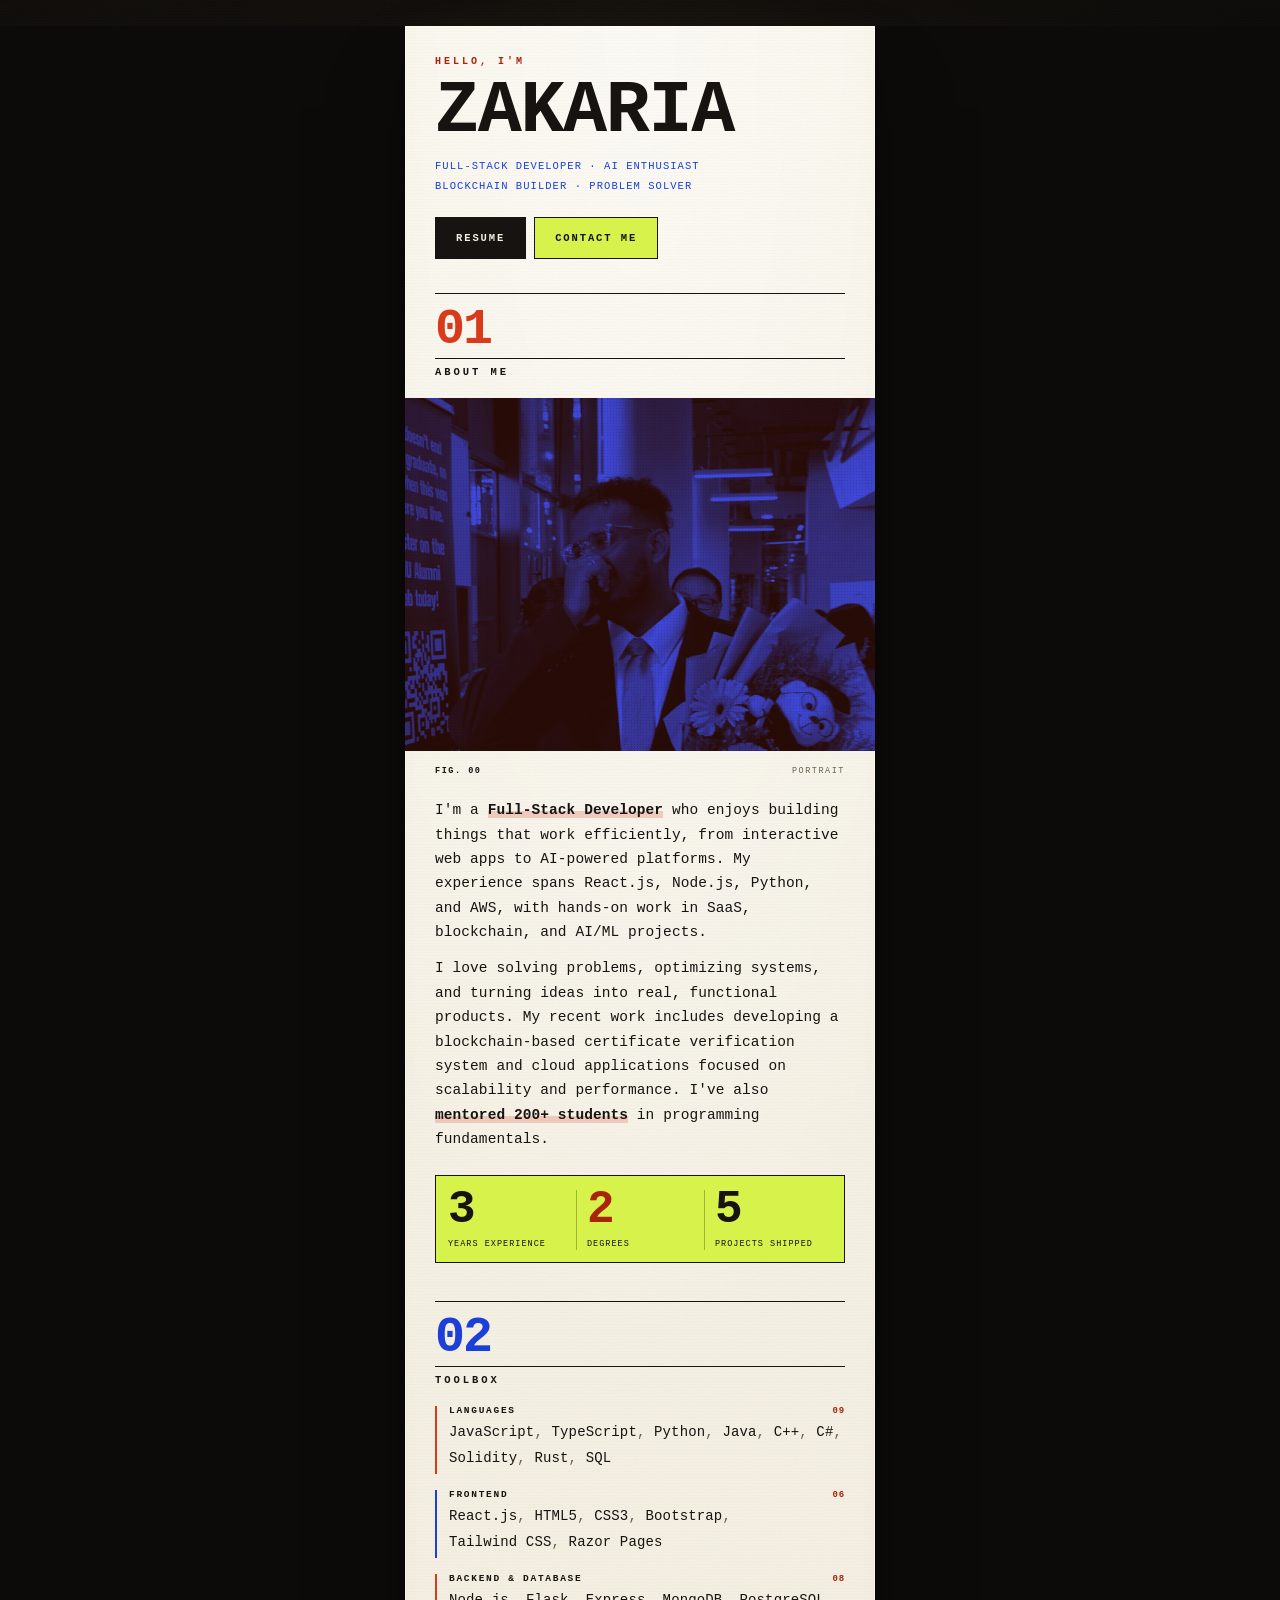
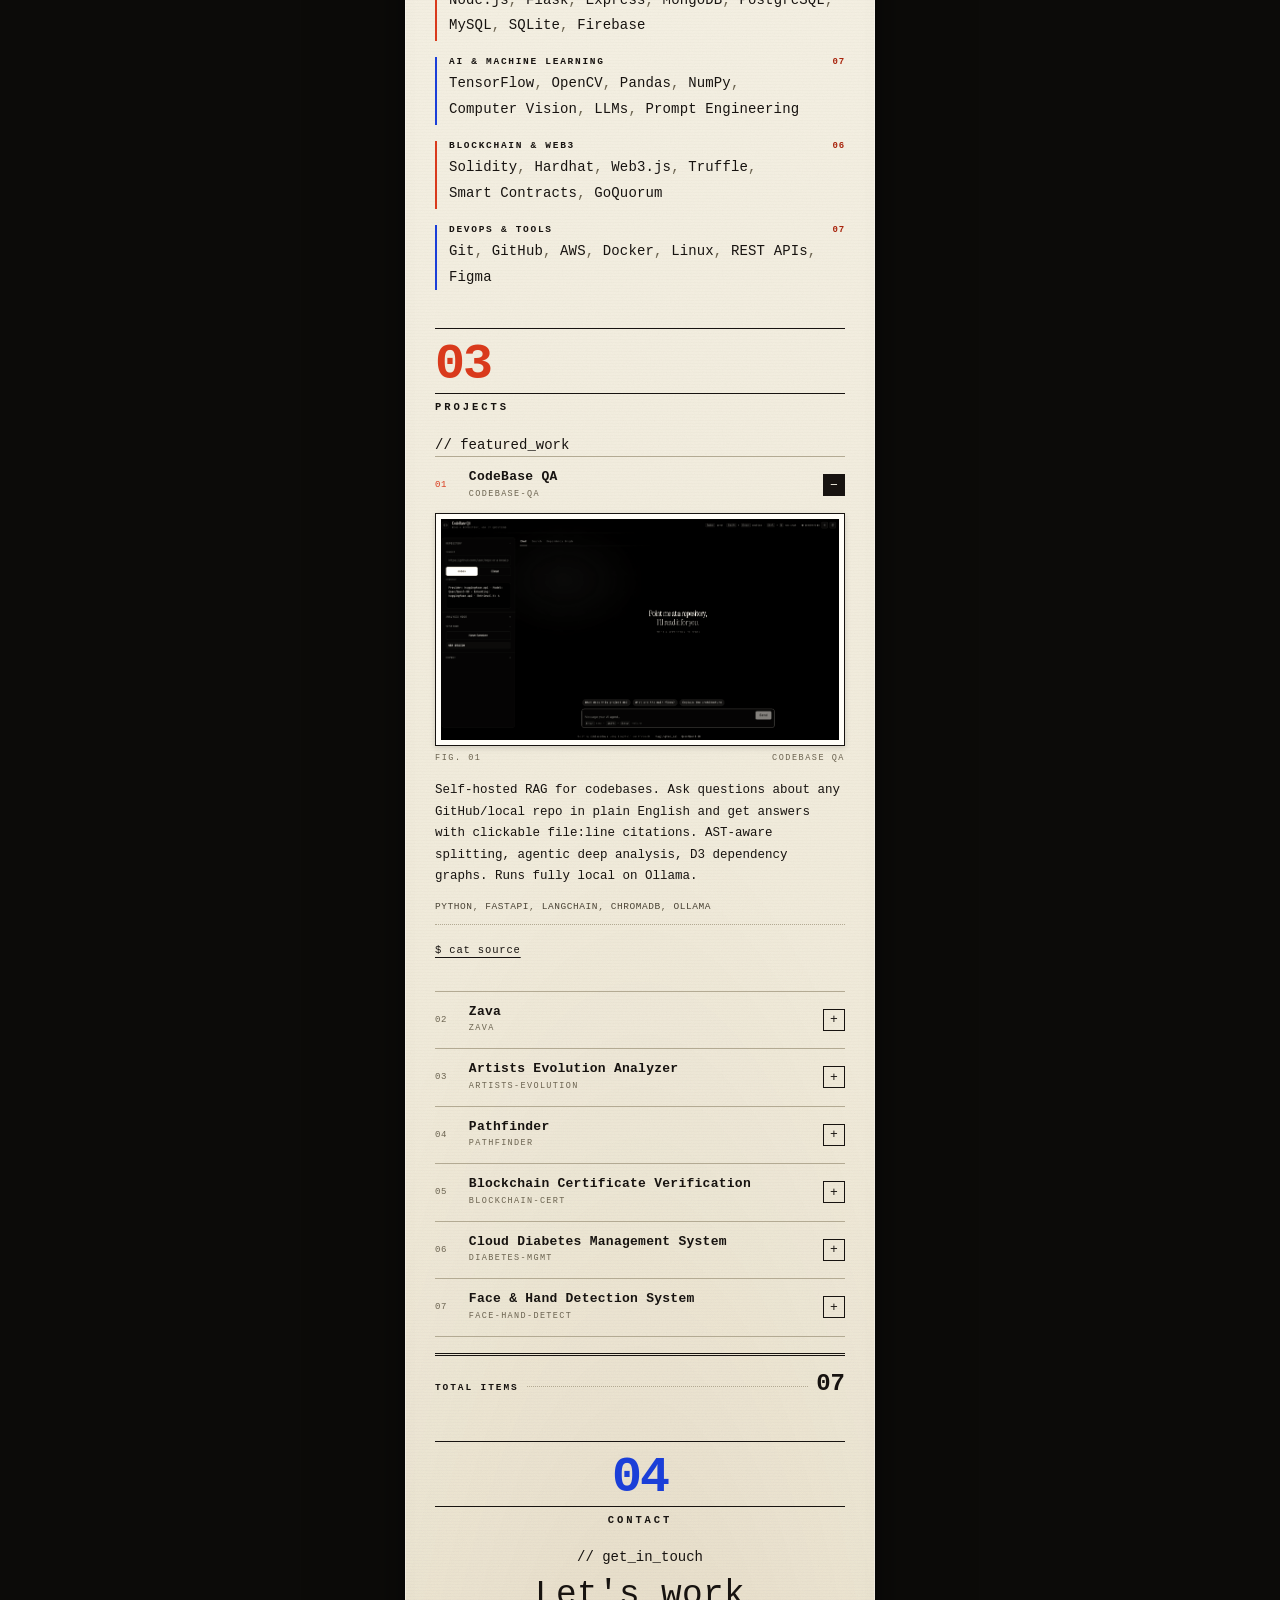
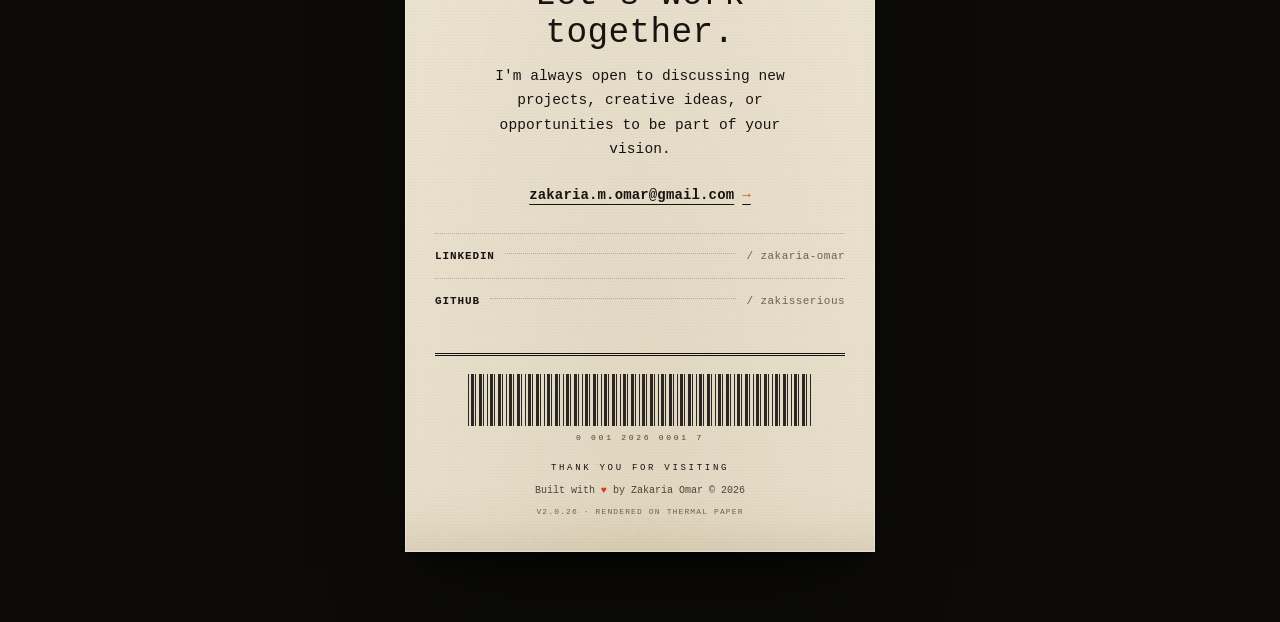
==== index.html @ 05e9681e "redesign(shell): editorial masthead, numbered sections and a pop stats band" ====
<!DOCTYPE html>
<html lang="en">

<head>
  <meta charset="UTF-8" />
  <meta name="viewport" content="width=device-width, initial-scale=1.0, viewport-fit=cover" />
  <meta name="theme-color" content="#f4efe1" />
  <title>Zakaria Omar - Full-Stack Developer</title>
  <meta name="description"
    content="Portfolio of Zakaria Omar - Full-Stack Developer, AI Enthusiast, and Blockchain Builder." />
  <link rel="icon"
    href="data:image/svg+xml,%3Csvg xmlns='http://www.w3.org/2000/svg' viewBox='0 0 32 32'%3E%3Crect width='32' height='32' fill='%23f7f3e7'/%3E%3Cpath d='M9 4h14v24l-3.5-2.5L16 28l-3.5-2.5L9 28z' fill='%23191510'/%3E%3C/svg%3E" />
  <link rel="stylesheet" href="style.css?v=9" />
</head>

<body>
  <div class="desk" aria-hidden="true">
    <div class="desk-scan" aria-hidden="true"></div>
  </div>

  <a class="skip" href="#main">Skip to content</a>

  <main class="receipt" id="main" tabindex="-1">
    <!-- ======================== HEAD ======================== -->
    <header class="head" id="hero">
      <p class="kicker">Hello, I'm</p>
      <h1 class="head-name">zakaria</h1>

      <p class="head-role"><span>Full-Stack Developer &middot; AI Enthusiast</span>
          <span>Blockchain Builder &middot; Problem Solver</span></p>

      <div class="head-actions">
        <a class="btn btn--solid" href="resume.html">Resume</a>
        <a class="btn btn--pop" href="#contact">Contact Me</a>
      </div>
    </header>

    <!-- ======================== ABOUT ======================== -->
    <section class="block" id="about" aria-labelledby="about-title">
      <h2 class="sec" id="about-title"><span class="sec-num">01</span><span class="sec-label">About Me</span></h2>

      <figure class="portrait">
        <div class="portrait-frame duo">
          <img src="./assets/about-pic.jpg" alt="Zakaria Omar" width="595" height="751" decoding="async" />
        </div>
        <figcaption class="shot-cap"><span>Fig. 00</span>
          <span>Portrait</span></figcaption>
      </figure>

      <p class="block-text">
        I'm a <strong>Full-Stack Developer</strong> who enjoys building things that work efficiently, from
        interactive web apps to AI-powered platforms. My experience spans React.js, Node.js, Python, and AWS, with
        hands-on work in SaaS, blockchain, and AI/ML projects.
      </p>
      <p class="block-text">
        I love solving problems, optimizing systems, and turning ideas into real, functional products. My recent work
        includes developing a blockchain-based certificate verification system and cloud applications focused on
        scalability and performance. I've also <strong>mentored 200+ students</strong> in programming fundamentals.
      </p>

      <ul class="stats">
        <li>
          <span class="stat-num">3</span>
          <span class="stat-label">Years Experience</span>
        </li>
        <li>
          <span class="stat-num">2</span>
          <span class="stat-label">Degrees</span>
        </li>
        <li>
          <span class="stat-num">5</span>
          <span class="stat-label">Projects Shipped</span>
        </li>
      </ul>
    </section>

    <!-- ======================== TOOLBOX ======================== -->
    <section class="block" id="toolbox" aria-labelledby="toolbox-title">
      <h2 class="sec" id="toolbox-title"><span class="sec-num">02</span><span class="sec-label">Toolbox</span></h2>

      <div class="group">
        <h3 class="group-title"><span>Languages</span><span class="leader" aria-hidden="true"></span><span class="group-count">09</span></h3>
        <p class="tags">
          <span>JavaScript</span>
          <span>TypeScript</span>
          <span>Python</span>
          <span>Java</span>
          <span>C++</span>
          <span>C#</span>
          <span>Solidity</span>
          <span>Rust</span>
          <span>SQL</span>
        </p>
      </div>

      <div class="group">
        <h3 class="group-title"><span>Frontend</span><span class="leader" aria-hidden="true"></span><span class="group-count">06</span></h3>
        <p class="tags">
          <span>React.js</span>
          <span>HTML5</span>
          <span>CSS3</span>
          <span>Bootstrap</span>
          <span>Tailwind CSS</span>
          <span>Razor Pages</span>
        </p>
      </div>

      <div class="group">
        <h3 class="group-title"><span>Backend &amp; Database</span><span class="leader" aria-hidden="true"></span><span class="group-count">08</span></h3>
        <p class="tags">
          <span>Node.js</span>
          <span>Flask</span>
          <span>Express</span>
          <span>MongoDB</span>
          <span>PostgreSQL</span>
          <span>MySQL</span>
          <span>SQLite</span>
          <span>Firebase</span>
        </p>
      </div>

      <div class="group">
        <h3 class="group-title"><span>AI &amp; Machine Learning</span><span class="leader" aria-hidden="true"></span><span class="group-count">07</span></h3>
        <p class="tags">
          <span>TensorFlow</span>
          <span>OpenCV</span>
          <span>Pandas</span>
          <span>NumPy</span>
          <span>Computer Vision</span>
          <span>LLMs</span>
          <span>Prompt Engineering</span>
        </p>
      </div>

      <div class="group">
        <h3 class="group-title"><span>Blockchain &amp; Web3</span><span class="leader" aria-hidden="true"></span><span class="group-count">06</span></h3>
        <p class="tags">
          <span>Solidity</span>
          <span>Hardhat</span>
          <span>Web3.js</span>
          <span>Truffle</span>
          <span>Smart Contracts</span>
          <span>GoQuorum</span>
        </p>
      </div>

      <div class="group">
        <h3 class="group-title"><span>DevOps &amp; Tools</span><span class="leader" aria-hidden="true"></span><span class="group-count">07</span></h3>
        <p class="tags">
          <span>Git</span>
          <span>GitHub</span>
          <span>AWS</span>
          <span>Docker</span>
          <span>Linux</span>
          <span>REST APIs</span>
          <span>Figma</span>
        </p>
      </div>
    </section>

    <!-- ======================== PROJECTS ======================== -->
    <section class="block" id="projects" aria-labelledby="projects-title">
      <h2 class="sec" id="projects-title"><span class="sec-num">03</span><span class="sec-label">Projects</span></h2>
      <p class="block-note">// featured_work</p>

      <details class="proj" open>
        <summary class="proj-sum">
          <span class="proj-num">01</span>
          <h3 class="proj-name">CodeBase QA</h3>
          <span class="proj-slug">codebase-qa</span>
          <span class="proj-mark" aria-hidden="true"></span>
        </summary>
        <div class="proj-body">
          <figure class="shot">
            <div class="shot-frame">
              <img src="./assets/project4.png" alt="CodeBase QA" width="1734" height="963" loading="lazy"
                decoding="async" />
            </div>
            <figcaption class="shot-cap"><span>Fig. 01</span>
          <span>CodeBase QA</span></figcaption>
          </figure>
          <p class="proj-desc">Self-hosted RAG for codebases. Ask questions about any GitHub/local repo in plain
            English and get answers with clickable file:line citations. AST-aware splitting, agentic deep analysis, D3
            dependency graphs. Runs fully local on Ollama.</p>
          <p class="proj-tech"><span>Python</span>
          <span>FastAPI</span>
          <span>LangChain</span>
          <span>ChromaDB</span>
          <span>Ollama</span></p>
          <p class="proj-links">
            <a href="https://github.com/zakisserious/codebase-qa" target="_blank" rel="noopener">$ cat source<span class="sr-only"> — CodeBase QA source on GitHub</span></a>
          </p>
        </div>
      </details>

      <details class="proj">
        <summary class="proj-sum">
          <span class="proj-num">02</span>
          <h3 class="proj-name">Zava</h3>
          <span class="proj-slug">zava</span>
          <span class="proj-mark" aria-hidden="true"></span>
        </summary>
        <div class="proj-body">
          <figure class="shot">
            <div class="shot-frame">
              <img src="./assets/project5.png" alt="Zava Audio Visualizer" width="1280" height="720" loading="lazy"
                decoding="async" />
            </div>
            <figcaption class="shot-cap"><span>Fig. 02</span>
          <span>Zava</span></figcaption>
          </figure>
          <p class="proj-desc">Console-based audio visualizer written in pure Rust. A CAVA remake with SIMD FFT DSP,
            waveform &amp; spectrum modes, and 16 live-toggle visual upgrades. Zero-config, PipeWire/PulseAudio capture.
          </p>
          <p class="proj-tech"><span>Rust</span>
          <span>SIMD FFT</span>
          <span>PipeWire</span></p>
          <p class="proj-links">
            <a href="https://github.com/zakisserious/zava" target="_blank" rel="noopener">$ cat source<span class="sr-only"> — Zava source on GitHub</span></a>
          </p>
        </div>
      </details>

      <details class="proj">
        <summary class="proj-sum">
          <span class="proj-num">03</span>
          <h3 class="proj-name">Artists Evolution Analyzer</h3>
          <span class="proj-slug">artists-evolution</span>
          <span class="proj-mark" aria-hidden="true"></span>
        </summary>
        <div class="proj-body">
          <figure class="shot">
            <div class="shot-frame">
              <img src="./assets/project2.png" alt="Artists Evolution Analyzer" width="836" height="449"
                loading="lazy" decoding="async" />
            </div>
            <figcaption class="shot-cap"><span>Fig. 03</span>
          <span>Artists Evolution</span></figcaption>
          </figure>
          <p class="proj-desc">Discover an artist's breakout era, trace their popularity over time, and explore their
            discography timeline through interactive data visualization.</p>
          <p class="proj-tech"><span>React</span></p>
          <p class="proj-links">
            <a href="https://artists-evolution-data.vercel.app/" target="_blank" rel="noopener">$ open live_demo<span class="sr-only"> — Artists Evolution Analyzer live demo</span></a>
            <a href="https://github.com/zakisserious/Artists-Evolution-Data" target="_blank" rel="noopener">$ cat source<span class="sr-only"> — Artists Evolution Analyzer source on GitHub</span></a>
          </p>
        </div>
      </details>

      <details class="proj">
        <summary class="proj-sum">
          <span class="proj-num">04</span>
          <h3 class="proj-name">Pathfinder</h3>
          <span class="proj-slug">pathfinder</span>
          <span class="proj-mark" aria-hidden="true"></span>
        </summary>
        <div class="proj-body">
          <figure class="shot">
            <div class="shot-frame">
              <img src="./assets/project1.png" alt="Pathfinder Algorithm Visualizer" width="1362" height="870"
                loading="lazy" decoding="async" />
            </div>
            <figcaption class="shot-cap"><span>Fig. 04</span>
          <span>Pathfinder</span></figcaption>
          </figure>
          <p class="proj-desc">Interactive pathfinding algorithm visualizer with 9 algorithms (A*, Dijkstra, BFS, DFS),
            compare mode, cost visualization, and maze generation.</p>
          <p class="proj-tech"><span>React</span>
          <span>Vite</span>
          <span>Tailwind CSS</span></p>
          <p class="proj-links">
            <a href="https://pathfinding-ecru.vercel.app/" target="_blank" rel="noopener">$ open live_demo<span class="sr-only"> — Pathfinder live demo</span></a>
            <a href="https://github.com/zakisserious/pathfinder" target="_blank" rel="noopener">$ cat source<span class="sr-only"> — Pathfinder source on GitHub</span></a>
          </p>
        </div>
      </details>

      <details class="proj">
        <summary class="proj-sum">
          <span class="proj-num">05</span>
          <h3 class="proj-name">Blockchain Certificate Verification</h3>
          <span class="proj-slug">blockchain-cert</span>
          <span class="proj-mark" aria-hidden="true"></span>
        </summary>
        <div class="proj-body">
          <figure class="shot">
            <div class="shot-frame">
              <img src="./assets/project3.png" alt="Blockchain Certificate Verification" width="1146" height="706"
                loading="lazy" decoding="async" />
            </div>
            <figcaption class="shot-cap"><span>Fig. 05</span>
          <span>Blockchain Cert</span></figcaption>
          </figure>
          <p class="proj-desc">Academic certificate verification system using GoQuorum blockchain with Solidity smart
            contracts, AI/ML document classification, and anomaly detection.</p>
          <p class="proj-tech">
            <span>React</span>
          <span>Node.js</span>
          <span>Python</span>
          <span>Solidity</span>
          <span>Hardhat</span>
          <span>MongoDB</span>
          </p>
          <p class="proj-links">
            <a href="https://github.com/zakisserious/fyp" target="_blank" rel="noopener">$ cat source<span class="sr-only"> — Blockchain Certificate Verification source on GitHub</span></a>
          </p>
        </div>
      </details>

      <details class="proj">
        <summary class="proj-sum">
          <span class="proj-num">06</span>
          <h3 class="proj-name">Cloud Diabetes Management System</h3>
          <span class="proj-slug">diabetes-mgmt</span>
          <span class="proj-mark" aria-hidden="true"></span>
        </summary>
        <div class="proj-body">
          <p class="proj-desc">Cloud-based application for tracking and managing diabetes data with serverless
            architecture, secure data handling, and efficient backend logic for patient record management.</p>
          <p class="proj-tech"><span>C#</span>
          <span>Razor Pages</span>
          <span>AWS Elastic Beanstalk</span>
          <span>AWS Lambda</span></p>
        </div>
      </details>

      <details class="proj">
        <summary class="proj-sum">
          <span class="proj-num">07</span>
          <h3 class="proj-name">Face &amp; Hand Detection System</h3>
          <span class="proj-slug">face-hand-detect</span>
          <span class="proj-mark" aria-hidden="true"></span>
        </summary>
        <div class="proj-body">
          <p class="proj-desc">Real-time ML-based face and hand detection system for authentication, gesture control,
            and human-computer interaction using deep learning.</p>
          <p class="proj-tech"><span>Python</span>
          <span>TensorFlow</span>
          <span>OpenCV</span></p>
        </div>
      </details>

      <p class="total"><span>Total items</span><span class="leader" aria-hidden="true"></span><span class="total-num">07</span></p>
    </section>

    <!-- ======================== CONTACT ======================== -->
    <section class="block contact" id="contact" aria-labelledby="contact-title">
      <h2 class="sec" id="contact-title"><span class="sec-num">04</span><span class="sec-label">Contact</span></h2>
      <p class="block-note">// get_in_touch</p>
      <p class="contact-title">Let's work<br />together.</p>
      <p class="block-text">
        I'm always open to discussing new projects, creative ideas, or opportunities to be part of your vision.
      </p>

      <a class="mail" href="mailto:zakaria.m.omar@gmail.com">zakaria.m.omar@gmail.com</a>

      <ul class="social">
        <li>
          <a href="https://www.linkedin.com/in/zakaria-omar-21b0b729b/" target="_blank" rel="noopener">
            <span class="social-key">linkedin</span>
            <span class="leader" aria-hidden="true"></span>
            <span class="social-val">/ zakaria-omar</span>
          </a>
        </li>
        <li>
          <a href="https://github.com/zakisserious" target="_blank" rel="noopener">
            <span class="social-key">github</span>
            <span class="leader" aria-hidden="true"></span>
            <span class="social-val">/ zakisserious</span>
          </a>
        </li>
      </ul>
    </section>

    <!-- ======================== FOOT ======================== -->
    <footer class="foot">
      <div class="barcode" aria-hidden="true"></div>
      <p class="barcode-num" aria-hidden="true">0 001 2026 0001 7</p>
      <p class="foot-note">Thank you for visiting</p>
      <p class="foot-line">Built with <span class="heart">&#9829;</span> by Zakaria Omar &copy; 2026</p>
      <p class="foot-small">v2.0.26 &middot; rendered on thermal paper</p>
    </footer>
  </main>

  <script src="script.js?v=4" defer></script>
</body>

</html>
---- style.css ----
/* ==========================================================================
   style.css — one long thermal receipt
   System monospace only. No web fonts, no CDN, no frameworks.
   Single column at every width.
   ========================================================================== */

/* ---------------------------------------------------------------- tokens */
:root {
  /* riso inks: three, plus one that is only ever a background */
  --paper: #f4efe1;
  --paper-hi: #faf6ea;
  --paper-lo: #ece4d0;
  --ink: #171310;
  --ink-soft: #4a4335;
  --ink-faint: #6b6350;
  --red: #d93a1c;
  --red-ink: #a8240c; /* small text on paper */
  --blue: #1b3fd8;
  --pop: #d7f24a; /* background only */
  --rule: #b3aa93;

  --desk: #0c0b09;

  --mono: ui-monospace, "SFMono-Regular", "SF Mono", Menlo, Consolas,
    "Liberation Mono", "Courier New", monospace;

  --paper-w: 470px;
  --pad: clamp(20px, 6vw, 30px);
  --tap: 44px;

  /* paper grain */
  --grain: url("data:image/svg+xml,%3Csvg xmlns='http://www.w3.org/2000/svg' width='160' height='160'%3E%3Cfilter id='n'%3E%3CfeTurbulence type='fractalNoise' baseFrequency='.75' numOctaves='3' stitchTiles='stitch'/%3E%3CfeColorMatrix type='saturate' values='0'/%3E%3C/filter%3E%3Crect width='160' height='160' filter='url(%23n)' opacity='.055'/%3E%3C/svg%3E");
}

/* ----------------------------------------------------------------- reset */
*,
*::before,
*::after {
  box-sizing: border-box;
}

html {
  background: var(--desk);
  -webkit-text-size-adjust: 100%;
  text-size-adjust: 100%;
  scroll-behavior: smooth;
}

body,
h1,
h2,
h3,
h4,
p,
ul,
ol,
figure {
  margin: 0;
}

ul,
ol {
  padding: 0;
  list-style: none;
}

img,
svg {
  display: block;
  max-width: 100%;
}

img {
  height: auto;
}

button {
  font: inherit;
  color: inherit;
  background: none;
  border: 0;
}

a {
  color: inherit;
}

::selection {
  background: var(--blue);
  color: var(--paper);
}

/* ------------------------------------------------------------------ page */
body {
  background: var(--desk);
  color: var(--ink);
  font: 400 14px/1.6 var(--mono);
  font-variant-ligatures: none;
  -webkit-font-smoothing: antialiased;
  -moz-osx-font-smoothing: grayscale;
  overflow-x: hidden;
}

/* the desk the receipt lies on — decorative, never interactive */
.desk {
  position: fixed;
  inset: 0;
  z-index: -1;
  pointer-events: none;
  background:
    radial-gradient(ellipse 55% 34% at 50% 22%, rgba(255, 205, 120, 0.14), transparent 70%),
    radial-gradient(ellipse 90% 55% at 50% 72%, rgba(255, 180, 80, 0.05), transparent 75%),
    radial-gradient(ellipse 130% 100% at 50% 45%, transparent 22%, rgba(0, 0, 0, 0.88) 100%),
    linear-gradient(165deg, #17130e 0%, #0e0c09 55%, #080706 100%);
}

.desk::after {
  content: "";
  position: absolute;
  inset: 0;
  background: var(--grain);
  opacity: 0.55;
}

.desk-scan {
  position: absolute;
  inset: 0;
  pointer-events: none;
  opacity: 0.12;
  background: repeating-linear-gradient(
    0deg,
    rgba(0, 0, 0, 0.85) 0 1px,
    transparent 1px 3px
  );
}

/* ------------------------------------------------------------- the paper */
.receipt {
  position: relative;
  width: min(100% - 8px, var(--paper-w));
  margin: 26px auto 70px;
  padding: 28px var(--pad) 34px;
  background-color: var(--paper);
  background-image:
    var(--grain),
    repeating-linear-gradient(0deg, rgba(0, 0, 0, 0.012) 0 1px, transparent 1px 3px),
    radial-gradient(140% 60% at 50% 0%, rgba(255, 255, 255, 0.55), transparent 62%),
    radial-gradient(120% 55% at 50% 100%, rgba(126, 99, 45, 0.1), transparent 66%),
    linear-gradient(180deg, var(--paper-hi), var(--paper) 45%, var(--paper-lo));
  background-size: 160px 160px, auto, auto, auto, auto;
  box-shadow:
    inset 0 0 0 1px rgba(255, 255, 255, 0.35),
    inset 0 -50px 60px -50px rgba(120, 90, 40, 0.22),
    0 1px 2px rgba(0, 0, 0, 0.35),
    0 18px 30px -12px rgba(0, 0, 0, 0.55),
    0 50px 90px -30px rgba(0, 0, 0, 0.6);
  overflow-wrap: break-word;
}

/* ----------------------------------------------------------- typography */
h1,
h2,
h3 {
  font-weight: 700;
  line-height: 1.15;
  letter-spacing: 0.02em;
}

strong {
  font-weight: 700;
}

.leader {
  flex: 1 1 auto;
  min-width: 12px;
  border-bottom: 1px dotted var(--rule);
  transform: translateY(-3px);
}

/* ------------------------------------------------------------------ head */
.head {
  text-align: left;
}

.kicker {
  margin-bottom: 10px;
  font-size: 10px;
  font-weight: 700;
  letter-spacing: 0.3em;
  text-transform: uppercase;
  color: var(--red-ink);
}

.head-name {
  font-size: clamp(3.1rem, 15vw, 4.6rem);
  line-height: 0.86;
  letter-spacing: -0.02em;
  text-transform: uppercase;
}

.head-role {
  margin: 14px 0 20px;
  font-size: 10.5px;
  line-height: 1.9;
  letter-spacing: 0.1em;
  text-transform: uppercase;
  color: var(--blue);
}

.head-role span {
  display: block;
}

.head-actions {
  display: flex;
  flex-wrap: wrap;
  gap: 8px;
}

.btn {
  flex: 0 1 auto;
  min-width: 0;
  display: inline-flex;
  align-items: center;
  justify-content: center;
  min-height: 42px;
  padding: 0 20px;
  border: 1px solid var(--ink);
  font-size: 10.5px;
  font-weight: 700;
  letter-spacing: 0.18em;
  text-transform: uppercase;
  text-decoration: none;
  transition:
    transform 0.18s ease,
    background-color 0.18s ease,
    color 0.18s ease;
}

.btn--solid {
  background: var(--ink);
  color: var(--paper);
}

.btn--pop {
  background: var(--pop);
  color: var(--ink);
}

/* ---------------------------------------------------------------- blocks */
.block {
  margin-top: 34px;
  padding: 16px 0 4px;
  border-top: 1px solid var(--ink);
}

.sec {
  margin-bottom: 20px;
}

.sec-num {
  display: block;
  font-size: clamp(38px, 12vw, 50px);
  font-weight: 700;
  line-height: 0.8;
  letter-spacing: -0.04em;
  color: var(--red);
  font-variant-numeric: tabular-nums;
}

.block:nth-of-type(even) .sec-num {
  color: var(--blue);
}

.sec-label {
  display: block;
  margin-top: 8px;
  padding-top: 7px;
  border-top: 1px solid var(--ink);
  font-size: 10.5px;
  font-weight: 700;
  letter-spacing: 0.28em;
  text-transform: uppercase;
}

.block-text {
  margin-bottom: 12px;
  font-size: 14.5px;
  line-height: 1.68;
  letter-spacing: 0.005em;
}

.block-text strong {
  background: linear-gradient(transparent 56%, rgba(217, 58, 28, 0.22) 56%);
}

/* --------------------------------------------------------------- photos */
.portrait {
  width: auto;
  margin: 0 calc(var(--pad) * -1) 20px;
}

.portrait-frame,
.shot-frame {
  position: relative;
  padding: 5px;
  background: #fffdf7;
  border: 1px solid var(--ink);
  box-shadow: 0 2px 6px rgba(0, 0, 0, 0.14);
}

.portrait img {
  width: 100%;
  aspect-ratio: 16 / 12;
  object-fit: cover;
  object-position: 50% 24%;
}

.portrait-frame {
  padding: 0;
  border: 0;
  box-shadow: none;
}

.portrait .shot-cap {
  padding: 8px var(--pad) 0;
}

.portrait .shot-cap span:first-child {
  font-weight: 700;
  color: var(--ink);
}

.shot {
  margin: 0 0 14px;
}

.shot img {
  width: 100%;
  filter: grayscale(1) sepia(0.12) contrast(1.12) brightness(1.08);
}

/* two-ink duotone: greyscale plate multiplied into one ink, screened with the
   other, then a 1-bit halftone on top. No blur, no text inside the plate. */
.duo {
  position: relative;
  isolation: isolate;
  overflow: hidden;
  background: var(--blue);
}

.duo img {
  filter: grayscale(1) contrast(1.18) brightness(1.04);
  mix-blend-mode: multiply;
}

.duo--red {
  background: var(--red);
}

.duo::after {
  content: "";
  position: absolute;
  inset: 0;
  z-index: 1;
  pointer-events: none;
  background: var(--red);
  mix-blend-mode: screen;
  opacity: 0.18;
}

.duo--red::after {
  background: var(--blue);
}

.duo::before {
  content: "";
  position: absolute;
  inset: 0;
  z-index: 2;
  pointer-events: none;
  opacity: 0.16;
  background-image: radial-gradient(circle, rgba(23, 19, 16, 0.9) 0.65px, transparent 0.9px);
  background-size: 3px 3px;
  mix-blend-mode: multiply;
}

.shot-cap {
  display: flex;
  justify-content: space-between;
  gap: 12px;
  margin-top: 6px;
  font-size: 8.5px;
  letter-spacing: 0.18em;
  text-transform: uppercase;
  color: var(--ink-faint);
}

/* ------------------------------------------------------------ stat ledger */
.stats {
  display: grid;
  grid-auto-flow: column;
  grid-auto-columns: 1fr;
  margin-top: 24px;
  padding: 14px 12px 12px;
  background: var(--pop);
  border: 1px solid var(--ink);
}

.stats li {
  padding: 0 10px;
  border-left: 1px solid rgba(23, 19, 16, 0.28);
}

.stats li:first-child {
  padding-left: 0;
  border-left: 0;
}

.stat-num {
  display: block;
  font-size: clamp(34px, 11vw, 46px);
  font-weight: 700;
  line-height: 0.9;
  letter-spacing: -0.04em;
  color: var(--ink);
  font-variant-numeric: tabular-nums;
}

.stats li:nth-child(2) .stat-num {
  color: var(--red-ink);
}

.stat-label {
  display: block;
  margin-top: 7px;
  font-size: 8.5px;
  line-height: 1.35;
  letter-spacing: 0.12em;
  text-transform: uppercase;
  color: var(--ink);
}

/* ------------------------------------------------------------ skill groups */
.group {
  margin-bottom: 16px;
  padding: 0 0 2px 12px;
  border-left: 2px solid var(--blue);
}

.group:last-child {
  margin-bottom: 0;
  padding-bottom: 0;
}

.group:nth-child(even) {
  border-left-color: var(--red);
}

.group-title {
  display: flex;
  justify-content: space-between;
  gap: 10px;
  margin-bottom: 3px;
  font-size: 9.5px;
  font-weight: 700;
  letter-spacing: 0.18em;
  text-transform: uppercase;
}

.group-title .leader {
  display: none;
}

.group-count {
  font-size: 9px;
  letter-spacing: 0.1em;
  color: var(--red-ink);
}

.tags,
.proj-tech {
  font-size: 14px;
  line-height: 1.85;
  letter-spacing: 0.01em;
}

.tags span,
.proj-tech span {
  white-space: nowrap;
}

/* the comma rides on the previous word; the space between tags is real markup,
   so a wrapped line can never begin with punctuation */
.tags span:not(:last-child)::after,
.proj-tech span:not(:last-child)::after {
  content: ",";
  color: var(--ink-faint);
}

/* --------------------------------------------------------------- projects */
.proj {
  border-top: 1px solid var(--rule);
}

.proj:last-of-type {
  border-bottom: 1px solid var(--rule);
}

.proj-sum {
  display: grid;
  grid-template-columns: 2.6ch 1fr 22px;
  grid-template-areas:
    "num name mark"
    "num slug mark";
  align-items: center;
  column-gap: 12px;
  min-height: 52px;
  padding: 12px 0;
  cursor: pointer;
  list-style: none;
}

.proj-sum::-webkit-details-marker {
  display: none;
}

.proj-sum::marker {
  content: "";
}

.proj-num {
  grid-area: num;
  align-self: center;
  font-size: 9px;
  letter-spacing: 0.06em;
  color: var(--ink-faint);
}

.proj-name {
  grid-area: name;
  font-size: 13px;
  font-weight: 700;
  line-height: 1.3;
  letter-spacing: 0.02em;
}

.proj-slug {
  grid-area: slug;
  margin-top: 2px;
  font-size: 8.5px;
  letter-spacing: 0.16em;
  text-transform: uppercase;
  color: var(--ink-faint);
}

.proj-mark {
  grid-area: mark;
  display: grid;
  place-items: center;
  width: 22px;
  height: 22px;
  border: 1px solid var(--ink);
  font-size: 13px;
  line-height: 1;
}

.proj-mark::before {
  content: "+";
}

.proj[open] .proj-num {
  color: var(--red);
}

.proj[open] .proj-mark {
  background: var(--ink);
  color: var(--paper);
}

.proj[open] .proj-mark::before {
  content: "\2212";
}

.proj-body {
  padding: 0 0 20px;
}

.proj-desc {
  margin-bottom: 10px;
  font-size: 12.5px;
  line-height: 1.72;
}

.proj-tech {
  font-size: 9.5px;
  line-height: 1.9;
  letter-spacing: 0.06em;
  text-transform: uppercase;
  color: var(--ink-soft);
}

.proj-links {
  display: flex;
  flex-wrap: wrap;
  gap: 4px 18px;
  margin-top: 8px;
  padding-top: 6px;
  border-top: 1px dotted var(--rule);
}

.proj-links a {
  display: inline-flex;
  align-items: center;
  min-height: 40px;
  font-size: 10.5px;
  letter-spacing: 0.08em;
  text-decoration: underline;
  text-underline-offset: 4px;
}

/* ----------------------------------------------------------------- total */
.total {
  display: flex;
  align-items: baseline;
  gap: 8px;
  margin-top: 16px;
  padding-top: 9px;
  border-top: 3px double var(--ink);
  font-size: 9.5px;
  font-weight: 700;
  letter-spacing: 0.2em;
  text-transform: uppercase;
}

.total-num {
  font-size: 24px;
  letter-spacing: 0;
  font-variant-numeric: tabular-nums;
}

/* ---------------------------------------------------------------- contact */
.contact {
  text-align: center;
}

.contact .block-text {
  max-width: 40ch;
  margin-right: auto;
  margin-left: auto;
}

.contact .social {
  text-align: left;
}

.contact-title {
  margin: 2px 0 12px;
  font-size: clamp(1.7rem, 7.5vw, 2.15rem);
  line-height: 1.1;
  letter-spacing: 0.01em;
}

.contact .block-note {
  margin: 0 0 8px;
}

.mail {
  display: inline-flex;
  align-items: center;
  min-height: var(--tap);
  margin: 0 0 16px;
  font-size: 14px;
  font-weight: 700;
  letter-spacing: 0.01em;
  text-decoration: underline;
  text-decoration-thickness: 1px;
  text-underline-offset: 5px;
  overflow-wrap: anywhere;
}

.mail::after {
  content: "\2192";
  margin-left: 8px;
  color: var(--red);
}

.social li {
  border-top: 1px dotted var(--rule);
}

.social a {
  display: flex;
  align-items: center;
  gap: 10px;
  min-height: var(--tap);
  font-size: 11px;
  letter-spacing: 0.08em;
  text-transform: uppercase;
  text-decoration: none;
}

.social-key {
  font-weight: 700;
}

.social-val {
  color: var(--ink-faint);
  letter-spacing: 0.04em;
  text-transform: none;
}

/* ------------------------------------------------------------------- foot */
.foot {
  margin-top: 26px;
  padding-top: 18px;
  border-top: 3px double var(--ink);
  text-align: center;
}

.barcode {
  width: 84%;
  height: 52px;
  margin: 0 auto 6px;
  opacity: 0.9;
  background-image: repeating-linear-gradient(
    90deg,
    var(--ink) 0 1px,
    transparent 1px 3px,
    var(--ink) 3px 6px,
    transparent 6px 7px,
    var(--ink) 7px 8px,
    transparent 8px 11px,
    var(--ink) 11px 14px,
    transparent 14px 15px,
    var(--ink) 15px 16px,
    transparent 16px 19px
  );
}

.barcode-num {
  margin-bottom: 16px;
  font-size: 8px;
  letter-spacing: 0.34em;
  color: var(--ink-soft);
}

.foot-note {
  font-size: 9px;
  letter-spacing: 0.3em;
  text-transform: uppercase;
}

.foot-line {
  margin-top: 7px;
  font-size: 10px;
  color: var(--ink-soft);
}

.foot-small {
  margin-top: 7px;
  font-size: 8px;
  letter-spacing: 0.14em;
  text-transform: uppercase;
  color: var(--ink-faint);
}

.heart {
  color: var(--red);
}

/* -------------------------------------------------------------- skip link */
.skip {
  position: absolute;
  top: 0;
  left: -9999px;
  z-index: 10;
  padding: 10px 14px;
  background: var(--ink);
  color: var(--paper);
  font-size: 12px;
}

.skip:focus,
.skip:focus-visible {
  position: fixed;
  top: 8px;
  left: 8px;
}

/* ---------------------------------------------------------------- cursor */
/* Created by script.js only, and only after it has successfully mounted.
   `html.has-cursor` is what hides the native pointer, so a failing script
   can never leave the page without a visible cursor. */
.cursor {
  position: fixed;
  top: 0;
  left: 0;
  z-index: 50;
  width: 14px;
  height: 14px;
  border: 1px solid #fff;
  mix-blend-mode: difference;
  pointer-events: none;
  opacity: 0;
  transform: translate3d(var(--cx, 50vw), var(--cy, 50vh), 0) translate(-50%, -50%);
  transition: opacity 0.15s ease;
}

.cursor.is-live {
  opacity: 1;
}

.cursor.is-hot {
  width: 26px;
  height: 26px;
  border-radius: 50%;
}

.cursor.is-down {
  width: 10px;
  height: 10px;
}

html.has-cursor,
html.has-cursor * {
  cursor: none !important;
}

/* ---------------------------------------------------------------- motion */
@media (prefers-reduced-motion: no-preference) {
  .receipt {
    animation: feed-in 0.8s cubic-bezier(0.22, 0.9, 0.24, 1) both;
  }

  .proj[open] .proj-body {
    animation: unroll 0.24s ease-out both;
  }

  @keyframes feed-in {
    from {
      opacity: 0;
      transform: translateY(-12px);
    }
  }

  @keyframes unroll {
    from {
      opacity: 0;
      transform: translateY(-4px);
    }
  }
}

@media (prefers-reduced-motion: reduce) {
  html {
    scroll-behavior: auto;
  }

  *,
  *::before,
  *::after {
    animation-duration: 0.001ms !important;
    animation-iteration-count: 1 !important;
    transition-duration: 0.001ms !important;
  }
}

/* ----------------------------------------------------------------- touch */
/* Hover styling exists only where a real pointer can hover, so taps never
   leave links stuck in a hover state. */
@media (hover: hover) and (pointer: fine) {
  .btn:hover {
    transform: translateY(-2px);
    box-shadow: 0 2px 0 var(--ink);
  }

  .btn--solid:hover {
    background: transparent;
    color: var(--ink);
  }

  .proj-sum:hover .proj-name {
    text-decoration: underline;
    text-decoration-thickness: 1px;
    text-underline-offset: 4px;
  }

  .proj-sum:hover .proj-mark {
    background: var(--ink);
    color: var(--paper);
  }

  .proj-links a:hover,
  .mail:hover,
  .social a:hover,
  .foot-small a:hover {
    text-decoration-thickness: 2px;
  }
}

/* ------------------------------------------------------------ a11y focus */
[hidden] {
  display: none !important;
}

:focus-visible {
  outline: 2px solid var(--red);
  outline-offset: 2px;
}

.proj-sum:focus-visible {
  outline-offset: -2px;
}

main:focus {
  outline: none;
}

a,
button,
summary {
  -webkit-tap-highlight-color: transparent;
}

/* accessible-only text: keeps short link labels unambiguous */
.sr-only {
  position: absolute;
  width: 1px;
  height: 1px;
  padding: 0;
  margin: -1px;
  overflow: hidden;
  clip-path: inset(50%);
  white-space: nowrap;
  border: 0;
}

/* ----------------------------------------------------------- resume page */
.head-name--sm {
  font-size: clamp(1.55rem, 6.4vw, 1.95rem);
  letter-spacing: 0.05em;
}

.res-prompt {
  margin-top: 6px;
  font-size: 11px;
  color: var(--ink-soft);
}

.caret {
  display: inline-block;
  width: 0.62em;
  height: 1em;
  margin-left: 2px;
  vertical-align: -2px;
  background: var(--ink);
  animation: blink 1.1s steps(1) infinite;
}

@keyframes blink {
  50% {
    opacity: 0;
  }
}

.res-role {
  margin-top: 4px;
  font-size: 9.5px;
  letter-spacing: 0.16em;
}

.res-contact {
  margin: 14px 0 18px;
  padding-top: 8px;
  border-top: 1px solid var(--ink);
}

.res-contact li {
  display: flex;
  flex-wrap: wrap;
  gap: 1ch;
  padding: 3px 0;
  font-size: 11.5px;
}

.res-key {
  min-width: 9ch;
  color: var(--ink-faint);
  font-size: 9px;
  letter-spacing: 0.14em;
  text-transform: uppercase;
}

.res-contact a {
  border-bottom: 1px solid var(--ink);
  overflow-wrap: anywhere;
}

.item {
  padding: 14px 0;
  border-bottom: 1px dotted var(--rule);
}

.item:last-child {
  padding-bottom: 0;
  border-bottom: 0;
}

.item-title {
  margin-bottom: 3px;
  font-size: 13px;
  line-height: 1.4;
}

.item-meta {
  font-size: 11.5px;
  color: var(--ink-soft);
}

.item-date {
  margin-top: 2px;
  font-size: 9px;
  letter-spacing: 0.14em;
  text-transform: uppercase;
  color: var(--ink-faint);
}

.item-tech {
  margin: 4px 0 6px;
  font-size: 9.5px;
  letter-spacing: 0.06em;
  text-transform: uppercase;
  color: var(--ink-soft);
}

.bullets {
  display: grid;
  gap: 5px;
  margin-top: 7px;
}

.bullets li {
  position: relative;
  padding-left: 2.2ch;
  font-size: 12px;
  line-height: 1.62;
}

.bullets li::before {
  content: "\2013";
  position: absolute;
  left: 0;
  color: var(--ink-faint);
}

.item--proj {
  padding: 16px 0;
}

.item-link {
  display: inline-block;
  margin-left: 0.4ch;
  font-size: 9.5px;
  letter-spacing: 0.1em;
  text-transform: uppercase;
  text-decoration: underline;
  text-underline-offset: 3px;
  white-space: nowrap;
}

.foot-small a {
  text-decoration: underline;
  text-underline-offset: 3px;
}

/* ----------------------------------------------------------------- print */
@media print {
  @page {
    margin: 12mm;
  }

  .desk,
  .skip,
  .no-print,
  .barcode,
  .barcode-num,
  .cut,
  .caret {
    display: none !important;
  }

  body {
    background: #fff;
    color: #000;
    font-size: 10.5pt;
  }

  .receipt {
    width: auto;
    max-width: none;
    margin: 0;
    padding: 0;
    background: #fff;
    box-shadow: none;
  }

  .receipt::before,
  .receipt::after {
    display: none;
  }

  .head-name {
    font-size: 20pt;
  }

  .block {
    padding: 8pt 0 2pt;
  }

  .item {
    break-inside: avoid;
  }

  a {
    color: #000;
  }
}
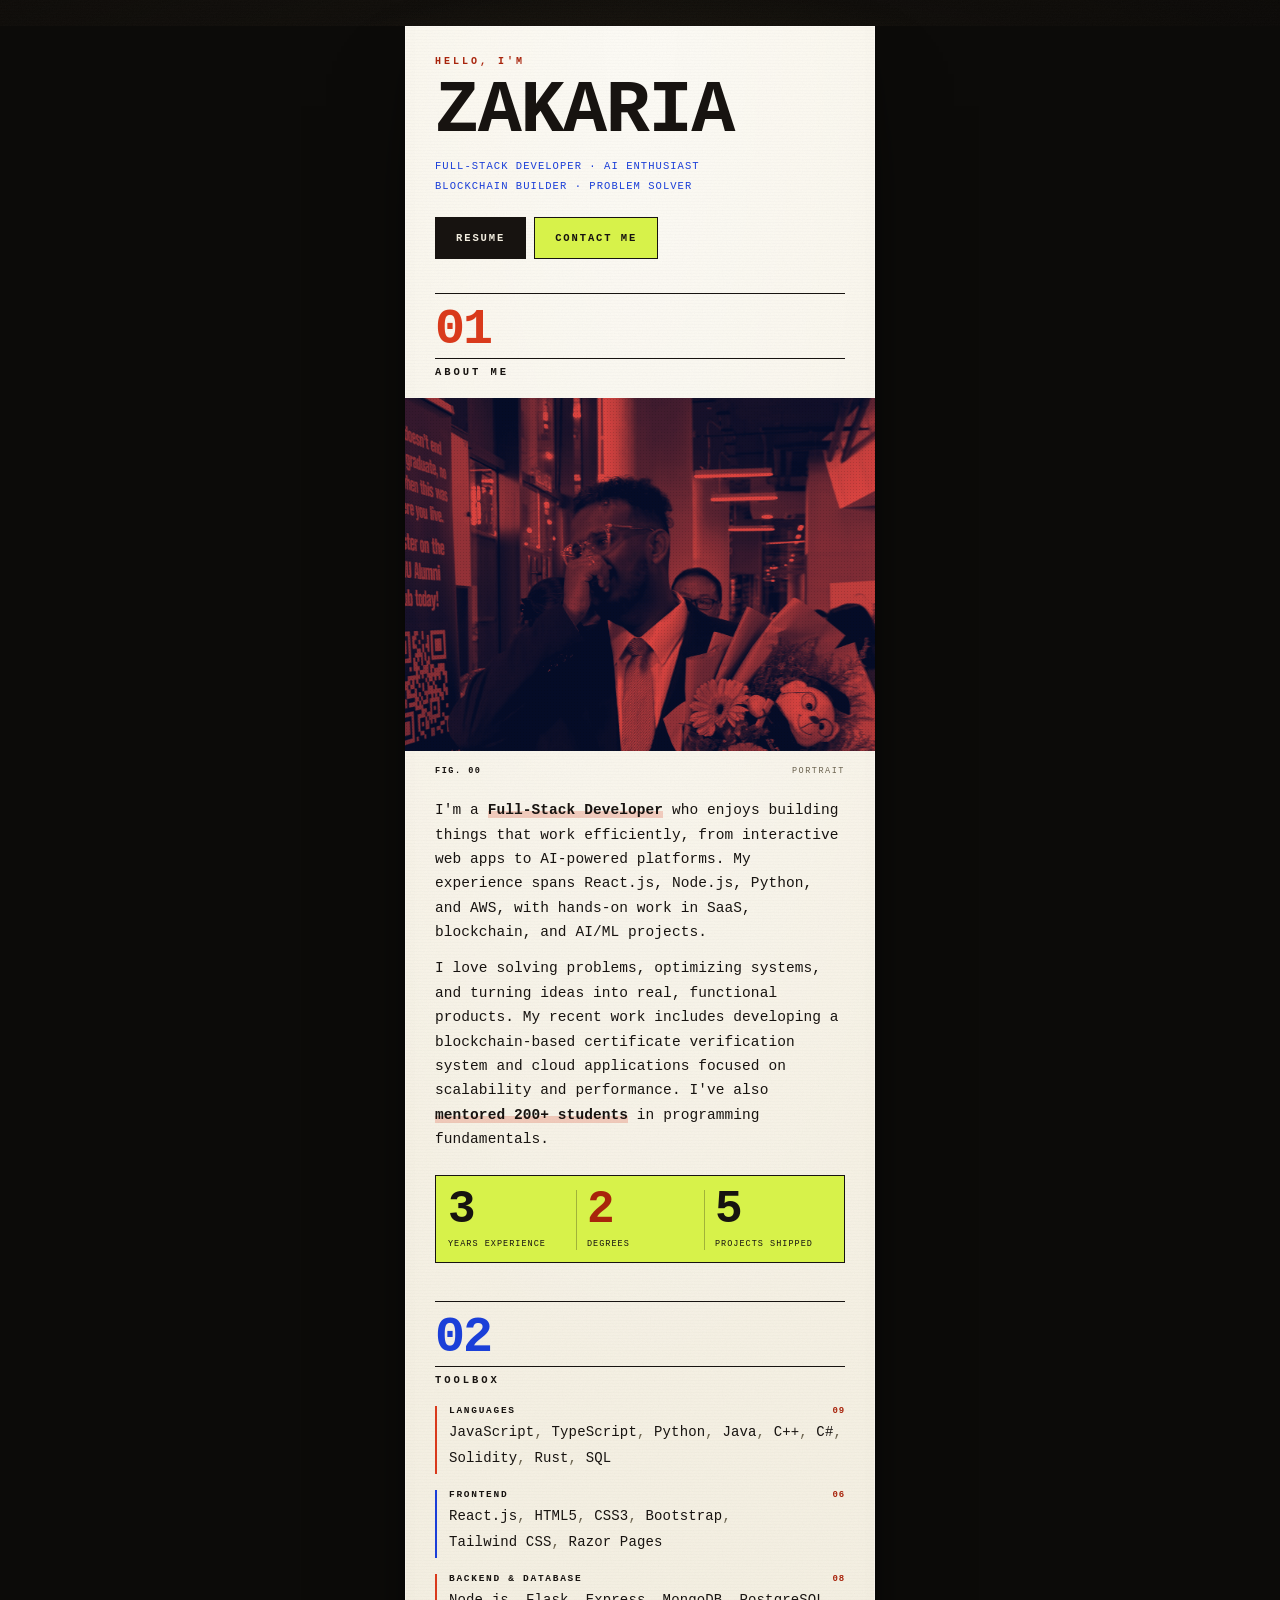
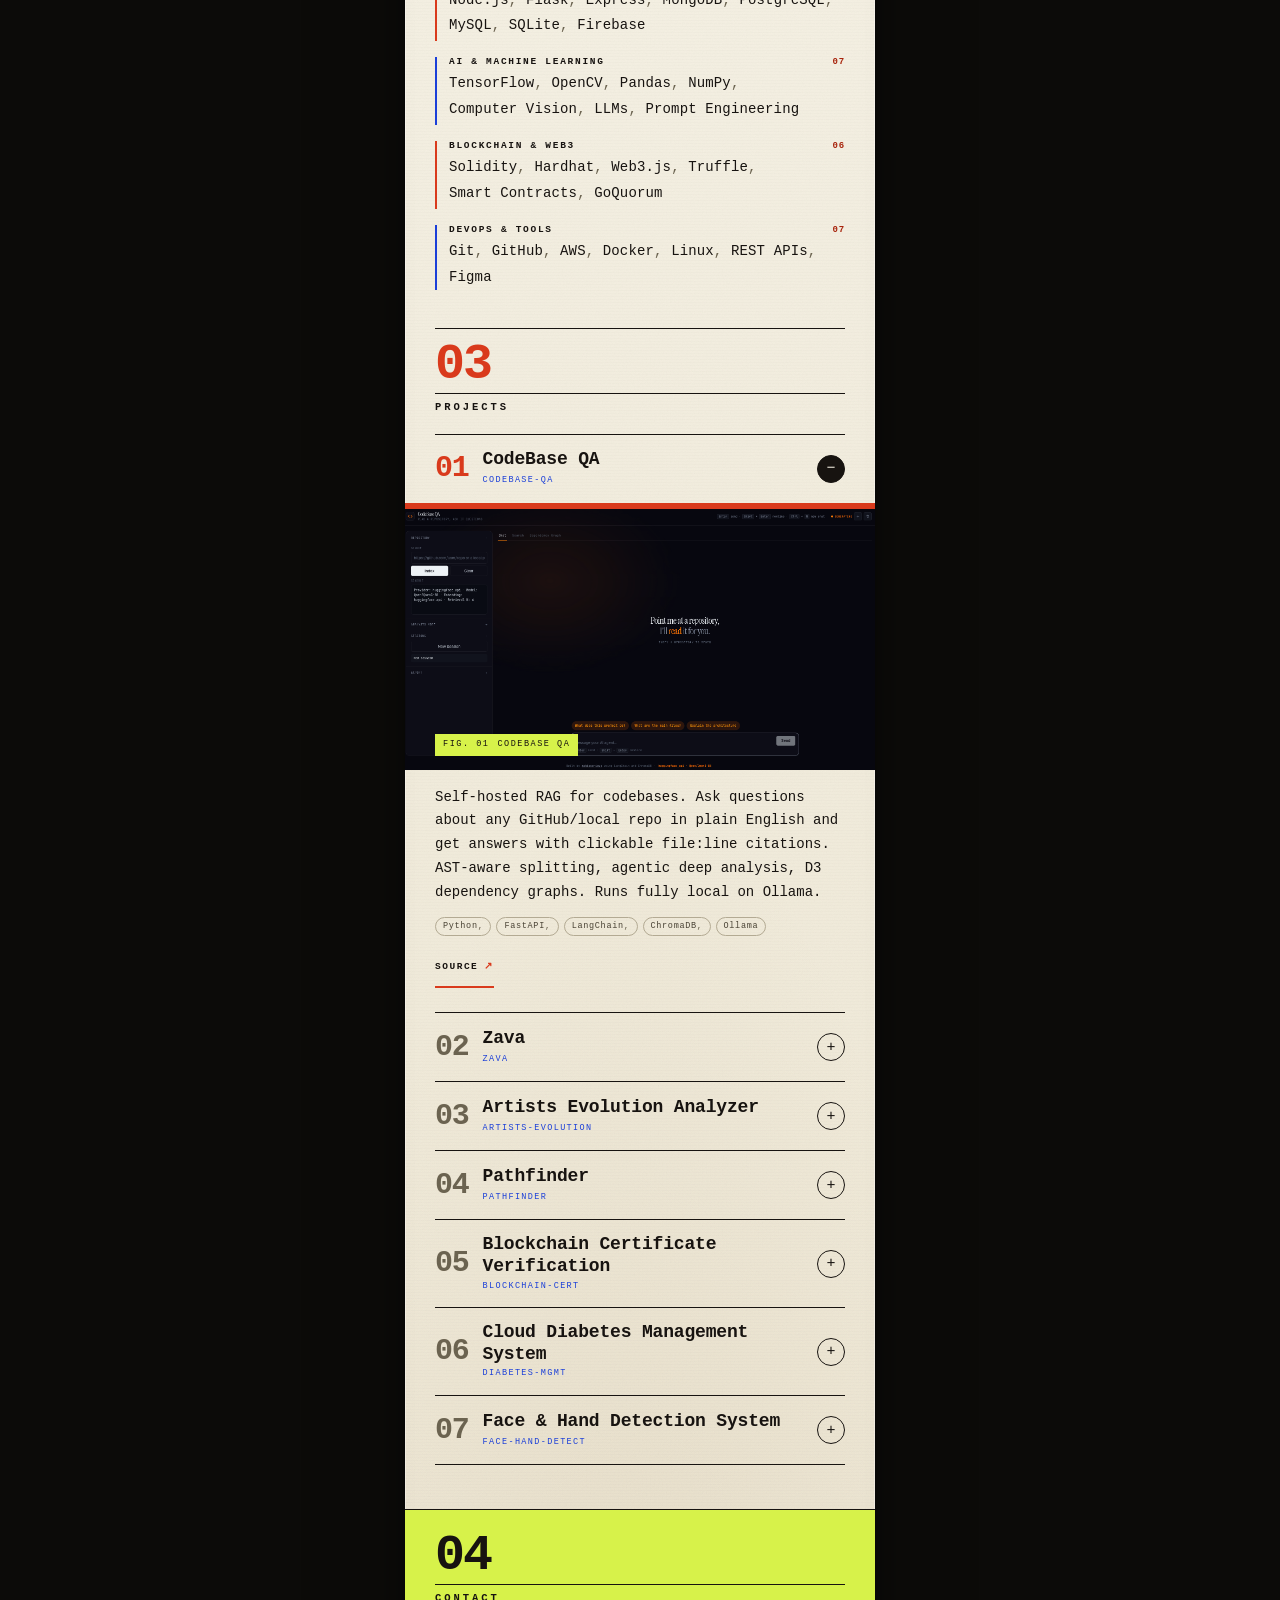
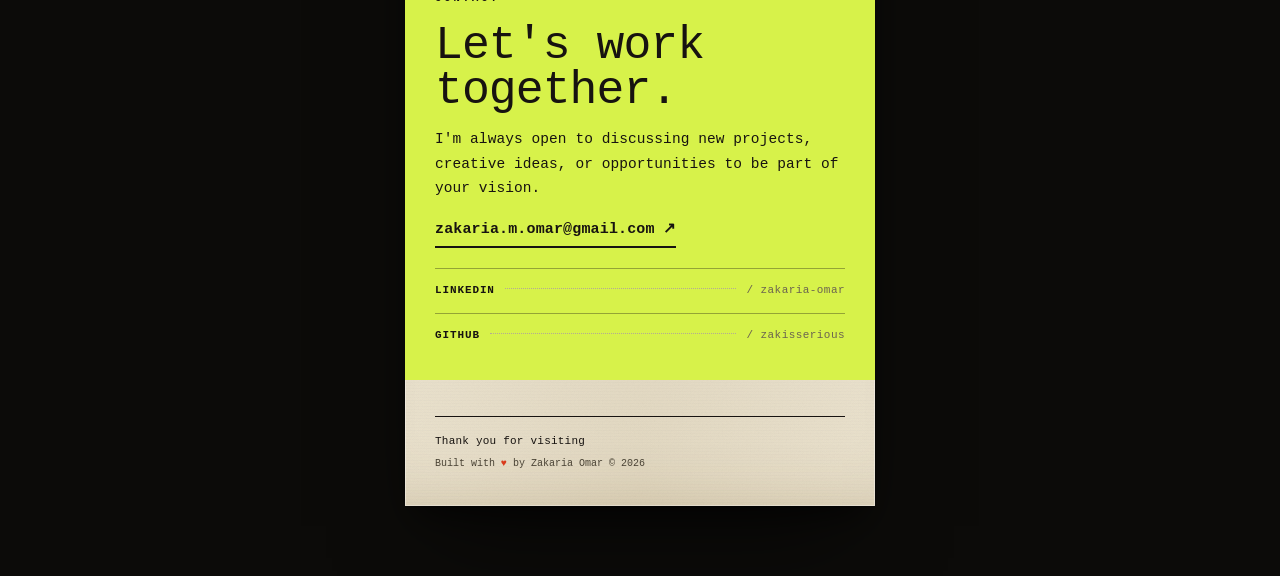
==== commit b49741ce: "redesign(projects): full-bleed entries, duotone portrait and a pop contact panel" ====
--- a/index.html
+++ b/index.html
@@ -10,7 +10,7 @@
     content="Portfolio of Zakaria Omar - Full-Stack Developer, AI Enthusiast, and Blockchain Builder." />
   <link rel="icon"
     href="data:image/svg+xml,%3Csvg xmlns='http://www.w3.org/2000/svg' viewBox='0 0 32 32'%3E%3Crect width='32' height='32' fill='%23f7f3e7'/%3E%3Cpath d='M9 4h14v24l-3.5-2.5L16 28l-3.5-2.5L9 28z' fill='%23191510'/%3E%3C/svg%3E" />
-  <link rel="stylesheet" href="style.css?v=9" />
+  <link rel="stylesheet" href="style.css?v=12" />
 </head>
 
 <body>
@@ -40,7 +40,7 @@
       <h2 class="sec" id="about-title"><span class="sec-num">01</span><span class="sec-label">About Me</span></h2>
 
       <figure class="portrait">
-        <div class="portrait-frame duo">
+        <div class="portrait-frame duo duo--red">
           <img src="./assets/about-pic.jpg" alt="Zakaria Omar" width="595" height="751" decoding="async" />
         </div>
         <figcaption class="shot-cap"><span>Fig. 00</span>
@@ -161,7 +161,6 @@
     <!-- ======================== PROJECTS ======================== -->
     <section class="block" id="projects" aria-labelledby="projects-title">
       <h2 class="sec" id="projects-title"><span class="sec-num">03</span><span class="sec-label">Projects</span></h2>
-      <p class="block-note">// featured_work</p>
 
       <details class="proj" open>
         <summary class="proj-sum">
@@ -172,7 +171,7 @@
         </summary>
         <div class="proj-body">
           <figure class="shot">
-            <div class="shot-frame">
+            <div class="shot-frame shot-frame--red">
               <img src="./assets/project4.png" alt="CodeBase QA" width="1734" height="963" loading="lazy"
                 decoding="async" />
             </div>
@@ -188,7 +187,7 @@
           <span>ChromaDB</span>
           <span>Ollama</span></p>
           <p class="proj-links">
-            <a href="https://github.com/zakisserious/codebase-qa" target="_blank" rel="noopener">$ cat source<span class="sr-only"> — CodeBase QA source on GitHub</span></a>
+            <a href="https://github.com/zakisserious/codebase-qa" target="_blank" rel="noopener">Source<span class="sr-only"> — CodeBase QA source on GitHub</span></a>
           </p>
         </div>
       </details>
@@ -202,7 +201,7 @@
         </summary>
         <div class="proj-body">
           <figure class="shot">
-            <div class="shot-frame">
+            <div class="shot-frame shot-frame--blue">
               <img src="./assets/project5.png" alt="Zava Audio Visualizer" width="1280" height="720" loading="lazy"
                 decoding="async" />
             </div>
@@ -216,7 +215,7 @@
           <span>SIMD FFT</span>
           <span>PipeWire</span></p>
           <p class="proj-links">
-            <a href="https://github.com/zakisserious/zava" target="_blank" rel="noopener">$ cat source<span class="sr-only"> — Zava source on GitHub</span></a>
+            <a href="https://github.com/zakisserious/zava" target="_blank" rel="noopener">Source<span class="sr-only"> — Zava source on GitHub</span></a>
           </p>
         </div>
       </details>
@@ -230,7 +229,7 @@
         </summary>
         <div class="proj-body">
           <figure class="shot">
-            <div class="shot-frame">
+            <div class="shot-frame shot-frame--red">
               <img src="./assets/project2.png" alt="Artists Evolution Analyzer" width="836" height="449"
                 loading="lazy" decoding="async" />
             </div>
@@ -241,8 +240,8 @@
             discography timeline through interactive data visualization.</p>
           <p class="proj-tech"><span>React</span></p>
           <p class="proj-links">
-            <a href="https://artists-evolution-data.vercel.app/" target="_blank" rel="noopener">$ open live_demo<span class="sr-only"> — Artists Evolution Analyzer live demo</span></a>
-            <a href="https://github.com/zakisserious/Artists-Evolution-Data" target="_blank" rel="noopener">$ cat source<span class="sr-only"> — Artists Evolution Analyzer source on GitHub</span></a>
+            <a href="https://artists-evolution-data.vercel.app/" target="_blank" rel="noopener">Live demo<span class="sr-only"> — Artists Evolution Analyzer live demo</span></a>
+            <a href="https://github.com/zakisserious/Artists-Evolution-Data" target="_blank" rel="noopener">Source<span class="sr-only"> — Artists Evolution Analyzer source on GitHub</span></a>
           </p>
         </div>
       </details>
@@ -256,7 +255,7 @@
         </summary>
         <div class="proj-body">
           <figure class="shot">
-            <div class="shot-frame">
+            <div class="shot-frame shot-frame--blue">
               <img src="./assets/project1.png" alt="Pathfinder Algorithm Visualizer" width="1362" height="870"
                 loading="lazy" decoding="async" />
             </div>
@@ -269,8 +268,8 @@
           <span>Vite</span>
           <span>Tailwind CSS</span></p>
           <p class="proj-links">
-            <a href="https://pathfinding-ecru.vercel.app/" target="_blank" rel="noopener">$ open live_demo<span class="sr-only"> — Pathfinder live demo</span></a>
-            <a href="https://github.com/zakisserious/pathfinder" target="_blank" rel="noopener">$ cat source<span class="sr-only"> — Pathfinder source on GitHub</span></a>
+            <a href="https://pathfinding-ecru.vercel.app/" target="_blank" rel="noopener">Live demo<span class="sr-only"> — Pathfinder live demo</span></a>
+            <a href="https://github.com/zakisserious/pathfinder" target="_blank" rel="noopener">Source<span class="sr-only"> — Pathfinder source on GitHub</span></a>
           </p>
         </div>
       </details>
@@ -284,7 +283,7 @@
         </summary>
         <div class="proj-body">
           <figure class="shot">
-            <div class="shot-frame">
+            <div class="shot-frame shot-frame--red">
               <img src="./assets/project3.png" alt="Blockchain Certificate Verification" width="1146" height="706"
                 loading="lazy" decoding="async" />
             </div>
@@ -302,7 +301,7 @@
           <span>MongoDB</span>
           </p>
           <p class="proj-links">
-            <a href="https://github.com/zakisserious/fyp" target="_blank" rel="noopener">$ cat source<span class="sr-only"> — Blockchain Certificate Verification source on GitHub</span></a>
+            <a href="https://github.com/zakisserious/fyp" target="_blank" rel="noopener">Source<span class="sr-only"> — Blockchain Certificate Verification source on GitHub</span></a>
           </p>
         </div>
       </details>
@@ -340,13 +339,11 @@
         </div>
       </details>
 
-      <p class="total"><span>Total items</span><span class="leader" aria-hidden="true"></span><span class="total-num">07</span></p>
     </section>
 
     <!-- ======================== CONTACT ======================== -->
     <section class="block contact" id="contact" aria-labelledby="contact-title">
       <h2 class="sec" id="contact-title"><span class="sec-num">04</span><span class="sec-label">Contact</span></h2>
-      <p class="block-note">// get_in_touch</p>
       <p class="contact-title">Let's work<br />together.</p>
       <p class="block-text">
         I'm always open to discussing new projects, creative ideas, or opportunities to be part of your vision.
@@ -374,11 +371,8 @@
 
     <!-- ======================== FOOT ======================== -->
     <footer class="foot">
-      <div class="barcode" aria-hidden="true"></div>
-      <p class="barcode-num" aria-hidden="true">0 001 2026 0001 7</p>
       <p class="foot-note">Thank you for visiting</p>
       <p class="foot-line">Built with <span class="heart">&#9829;</span> by Zakaria Omar &copy; 2026</p>
-      <p class="foot-small">v2.0.26 &middot; rendered on thermal paper</p>
     </footer>
   </main>
 
--- a/style.css
+++ b/style.css
@@ -332,12 +332,40 @@
 }
 
 .shot {
-  margin: 0 0 14px;
+  position: relative;
+  margin: 0 calc(var(--pad) * -1) 16px;
+}
+
+/* UI screenshots keep their own colour — a duotone plate turns a dark
+   interface into mud. The riso ink moves to the frame's top rule. */
+.shot-frame {
+  padding: 0;
+  border: 0;
+  border-top: 6px solid var(--red);
+  box-shadow: none;
+  background: none;
+}
+
+.shot-frame--blue {
+  border-top-color: var(--blue);
 }
 
 .shot img {
   width: 100%;
-  filter: grayscale(1) sepia(0.12) contrast(1.12) brightness(1.08);
+  filter: saturate(0.92) contrast(1.03);
+}
+
+.shot .shot-cap {
+  position: absolute;
+  left: var(--pad);
+  bottom: 14px;
+  display: inline-flex;
+  width: max-content;
+  max-width: calc(100% - var(--pad) * 2);
+  gap: 8px;
+  padding: 4px 8px;
+  background: var(--pop);
+  color: var(--ink);
 }
 
 /* two-ink duotone: greyscale plate multiplied into one ink, screened with the
@@ -500,25 +528,40 @@
 
 /* --------------------------------------------------------------- projects */
 .proj {
-  border-top: 1px solid var(--rule);
+  border-top: 1px solid var(--ink);
 }
 
 .proj:last-of-type {
-  border-bottom: 1px solid var(--rule);
+  border-bottom: 1px solid var(--ink);
 }
 
 .proj-sum {
+  position: relative;
+  isolation: isolate;
   display: grid;
-  grid-template-columns: 2.6ch 1fr 22px;
+  grid-template-columns: auto 1fr 28px;
   grid-template-areas:
     "num name mark"
     "num slug mark";
   align-items: center;
-  column-gap: 12px;
-  min-height: 52px;
-  padding: 12px 0;
+  column-gap: 14px;
+  min-height: 68px;
+  padding: 14px 0;
   cursor: pointer;
   list-style: none;
+}
+
+/* lime wipe on hover — the row's only motion, transform only */
+.proj-sum::before {
+  content: "";
+  position: absolute;
+  inset: 0;
+  z-index: -1;
+  background: var(--pop);
+  transform: scaleX(0);
+  transform-origin: left center;
+  transition: transform 0.24s ease;
+  pointer-events: none;
 }
 
 .proj-sum::-webkit-details-marker {
@@ -532,17 +575,20 @@
 .proj-num {
   grid-area: num;
   align-self: center;
-  font-size: 9px;
-  letter-spacing: 0.06em;
+  font-size: clamp(24px, 7vw, 30px);
+  font-weight: 700;
+  line-height: 0.9;
+  letter-spacing: -0.04em;
   color: var(--ink-faint);
+  font-variant-numeric: tabular-nums;
 }
 
 .proj-name {
   grid-area: name;
-  font-size: 13px;
-  font-weight: 700;
-  line-height: 1.3;
-  letter-spacing: 0.02em;
+  font-size: 18px;
+  font-weight: 700;
+  line-height: 1.2;
+  letter-spacing: -0.01em;
 }
 
 .proj-slug {
@@ -551,17 +597,18 @@
   font-size: 8.5px;
   letter-spacing: 0.16em;
   text-transform: uppercase;
-  color: var(--ink-faint);
+  color: var(--blue);
 }
 
 .proj-mark {
   grid-area: mark;
   display: grid;
   place-items: center;
-  width: 22px;
-  height: 22px;
+  width: 28px;
+  height: 28px;
   border: 1px solid var(--ink);
-  font-size: 13px;
+  border-radius: 50%;
+  font-size: 15px;
   line-height: 1;
 }
 
@@ -583,110 +630,109 @@
 }
 
 .proj-body {
-  padding: 0 0 20px;
+  padding: 0 0 24px;
 }
 
 .proj-desc {
-  margin-bottom: 10px;
-  font-size: 12.5px;
-  line-height: 1.72;
+  margin-bottom: 12px;
+  font-size: 14px;
+  line-height: 1.7;
 }
 
 .proj-tech {
-  font-size: 9.5px;
-  line-height: 1.9;
-  letter-spacing: 0.06em;
-  text-transform: uppercase;
+  display: flex;
+  flex-wrap: wrap;
+  gap: 5px;
+  font-size: 8.5px;
+  line-height: 1.4;
+  letter-spacing: 0.08em;
+}
+
+.proj-tech span {
+  padding: 3px 7px;
+  border: 1px solid var(--rule);
+  border-radius: 999px;
   color: var(--ink-soft);
+}
+
+.proj-tech span::after {
+  content: none;
 }
 
 .proj-links {
   display: flex;
   flex-wrap: wrap;
-  gap: 4px 18px;
-  margin-top: 8px;
-  padding-top: 6px;
-  border-top: 1px dotted var(--rule);
+  gap: 4px 20px;
+  margin-top: 12px;
 }
 
 .proj-links a {
   display: inline-flex;
   align-items: center;
   min-height: 40px;
-  font-size: 10.5px;
-  letter-spacing: 0.08em;
-  text-decoration: underline;
-  text-underline-offset: 4px;
-}
-
-/* ----------------------------------------------------------------- total */
-.total {
-  display: flex;
-  align-items: baseline;
-  gap: 8px;
-  margin-top: 16px;
-  padding-top: 9px;
-  border-top: 3px double var(--ink);
+  padding-bottom: 2px;
+  border-bottom: 2px solid var(--red);
   font-size: 9.5px;
   font-weight: 700;
-  letter-spacing: 0.2em;
-  text-transform: uppercase;
-}
-
-.total-num {
-  font-size: 24px;
-  letter-spacing: 0;
-  font-variant-numeric: tabular-nums;
+  letter-spacing: 0.16em;
+  text-transform: uppercase;
+  text-decoration: none;
+}
+
+.proj-links a::after {
+  content: "\2197";
+  margin-left: 6px;
+  color: var(--red);
 }
 
 /* ---------------------------------------------------------------- contact */
 .contact {
-  text-align: center;
+  margin: 40px calc(var(--pad) * -1) 0;
+  padding: 26px var(--pad) 22px;
+  background: var(--pop);
+  text-align: left;
+}
+
+.block.contact .sec-num {
+  color: var(--ink);
+}
+
+.contact .sec-label {
+  border-top-color: var(--ink);
 }
 
 .contact .block-text {
-  max-width: 40ch;
-  margin-right: auto;
-  margin-left: auto;
-}
-
-.contact .social {
-  text-align: left;
+  margin: 0 0 18px;
 }
 
 .contact-title {
-  margin: 2px 0 12px;
-  font-size: clamp(1.7rem, 7.5vw, 2.15rem);
-  line-height: 1.1;
+  margin: 0 0 14px;
+  font-size: clamp(2.1rem, 9.5vw, 2.9rem);
+  line-height: 0.96;
+  letter-spacing: -0.02em;
+}
+
+.mail {
+  display: inline-block;
+  min-height: 0;
+  margin: 0 0 20px;
+  padding-bottom: 4px;
+  border-bottom: 2px solid var(--ink);
+  font-size: clamp(13px, 4.6vw, 15px);
+  font-weight: 700;
   letter-spacing: 0.01em;
-}
-
-.contact .block-note {
-  margin: 0 0 8px;
-}
-
-.mail {
-  display: inline-flex;
-  align-items: center;
-  min-height: var(--tap);
-  margin: 0 0 16px;
-  font-size: 14px;
-  font-weight: 700;
-  letter-spacing: 0.01em;
-  text-decoration: underline;
-  text-decoration-thickness: 1px;
-  text-underline-offset: 5px;
+  text-decoration: none;
   overflow-wrap: anywhere;
 }
 
 .mail::after {
-  content: "\2192";
+  content: "\2197";
   margin-left: 8px;
-  color: var(--red);
+  color: var(--ink);
 }
 
 .social li {
-  border-top: 1px dotted var(--rule);
+  border-top: 1px solid rgba(23, 19, 16, 0.35);
 }
 
 .social a {
@@ -712,57 +758,20 @@
 
 /* ------------------------------------------------------------------- foot */
 .foot {
-  margin-top: 26px;
-  padding-top: 18px;
-  border-top: 3px double var(--ink);
-  text-align: center;
-}
-
-.barcode {
-  width: 84%;
-  height: 52px;
-  margin: 0 auto 6px;
-  opacity: 0.9;
-  background-image: repeating-linear-gradient(
-    90deg,
-    var(--ink) 0 1px,
-    transparent 1px 3px,
-    var(--ink) 3px 6px,
-    transparent 6px 7px,
-    var(--ink) 7px 8px,
-    transparent 8px 11px,
-    var(--ink) 11px 14px,
-    transparent 14px 15px,
-    var(--ink) 15px 16px,
-    transparent 16px 19px
-  );
-}
-
-.barcode-num {
-  margin-bottom: 16px;
-  font-size: 8px;
-  letter-spacing: 0.34em;
-  color: var(--ink-soft);
+  margin-top: 36px;
+  padding-top: 16px;
+  border-top: 1px solid var(--ink);
 }
 
 .foot-note {
-  font-size: 9px;
-  letter-spacing: 0.3em;
-  text-transform: uppercase;
+  font-size: 11px;
+  letter-spacing: 0.02em;
 }
 
 .foot-line {
-  margin-top: 7px;
+  margin-top: 5px;
   font-size: 10px;
   color: var(--ink-soft);
-}
-
-.foot-small {
-  margin-top: 7px;
-  font-size: 8px;
-  letter-spacing: 0.14em;
-  text-transform: uppercase;
-  color: var(--ink-faint);
 }
 
 .heart {
@@ -880,6 +889,10 @@
     color: var(--ink);
   }
 
+  .proj-sum:hover::before {
+    transform: scaleX(1);
+  }
+
   .proj-sum:hover .proj-name {
     text-decoration: underline;
     text-decoration-thickness: 1px;
@@ -893,9 +906,8 @@
 
   .proj-links a:hover,
   .mail:hover,
-  .social a:hover,
-  .foot-small a:hover {
-    text-decoration-thickness: 2px;
+  .social a:hover {
+    opacity: 0.62;
   }
 }
 
@@ -1083,9 +1095,6 @@
   .desk,
   .skip,
   .no-print,
-  .barcode,
-  .barcode-num,
-  .cut,
   .caret {
     display: none !important;
   }
@@ -1105,11 +1114,6 @@
     box-shadow: none;
   }
 
-  .receipt::before,
-  .receipt::after {
-    display: none;
-  }
-
   .head-name {
     font-size: 20pt;
   }
@@ -1122,6 +1126,16 @@
     break-inside: avoid;
   }
 
+  .duo img {
+    filter: grayscale(1) !important;
+  }
+
+  .stats,
+  .contact,
+  .proj-sum::before {
+    background: #fff !important;
+  }
+
   a {
     color: #000;
   }
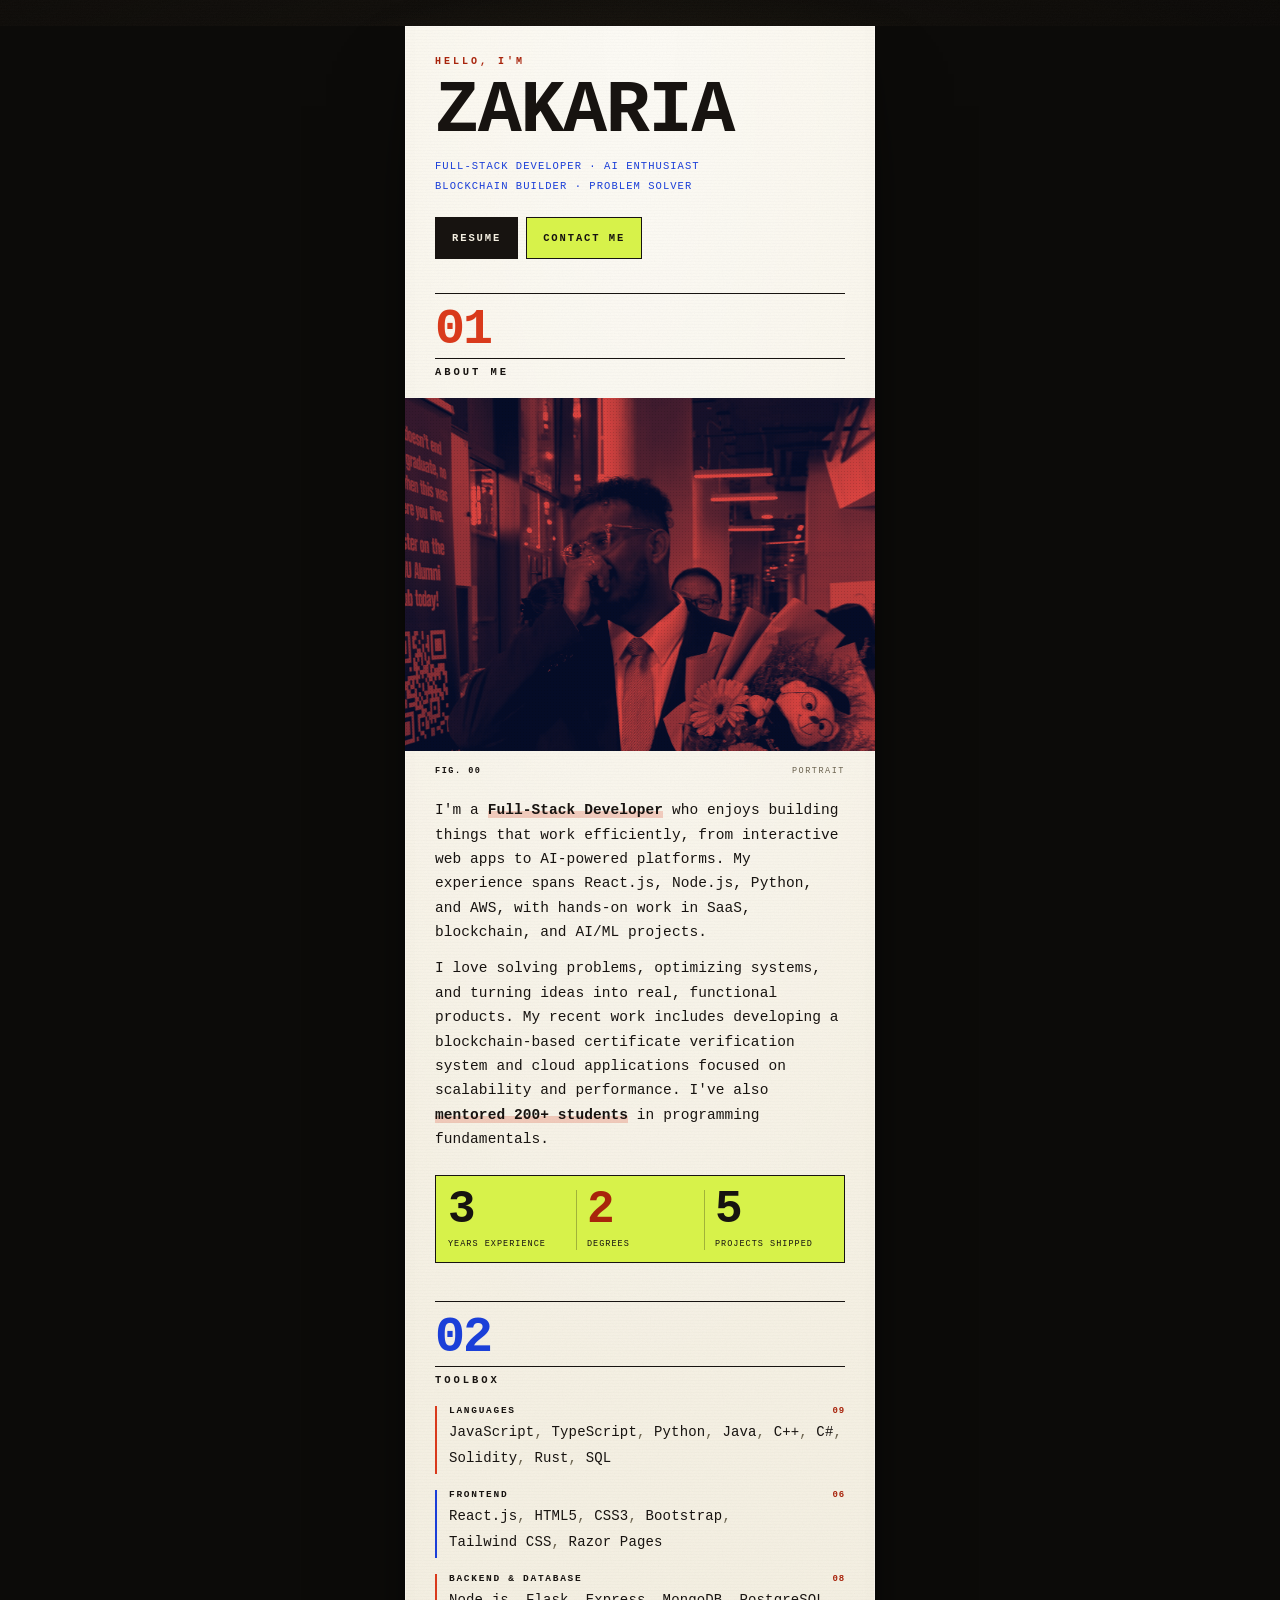
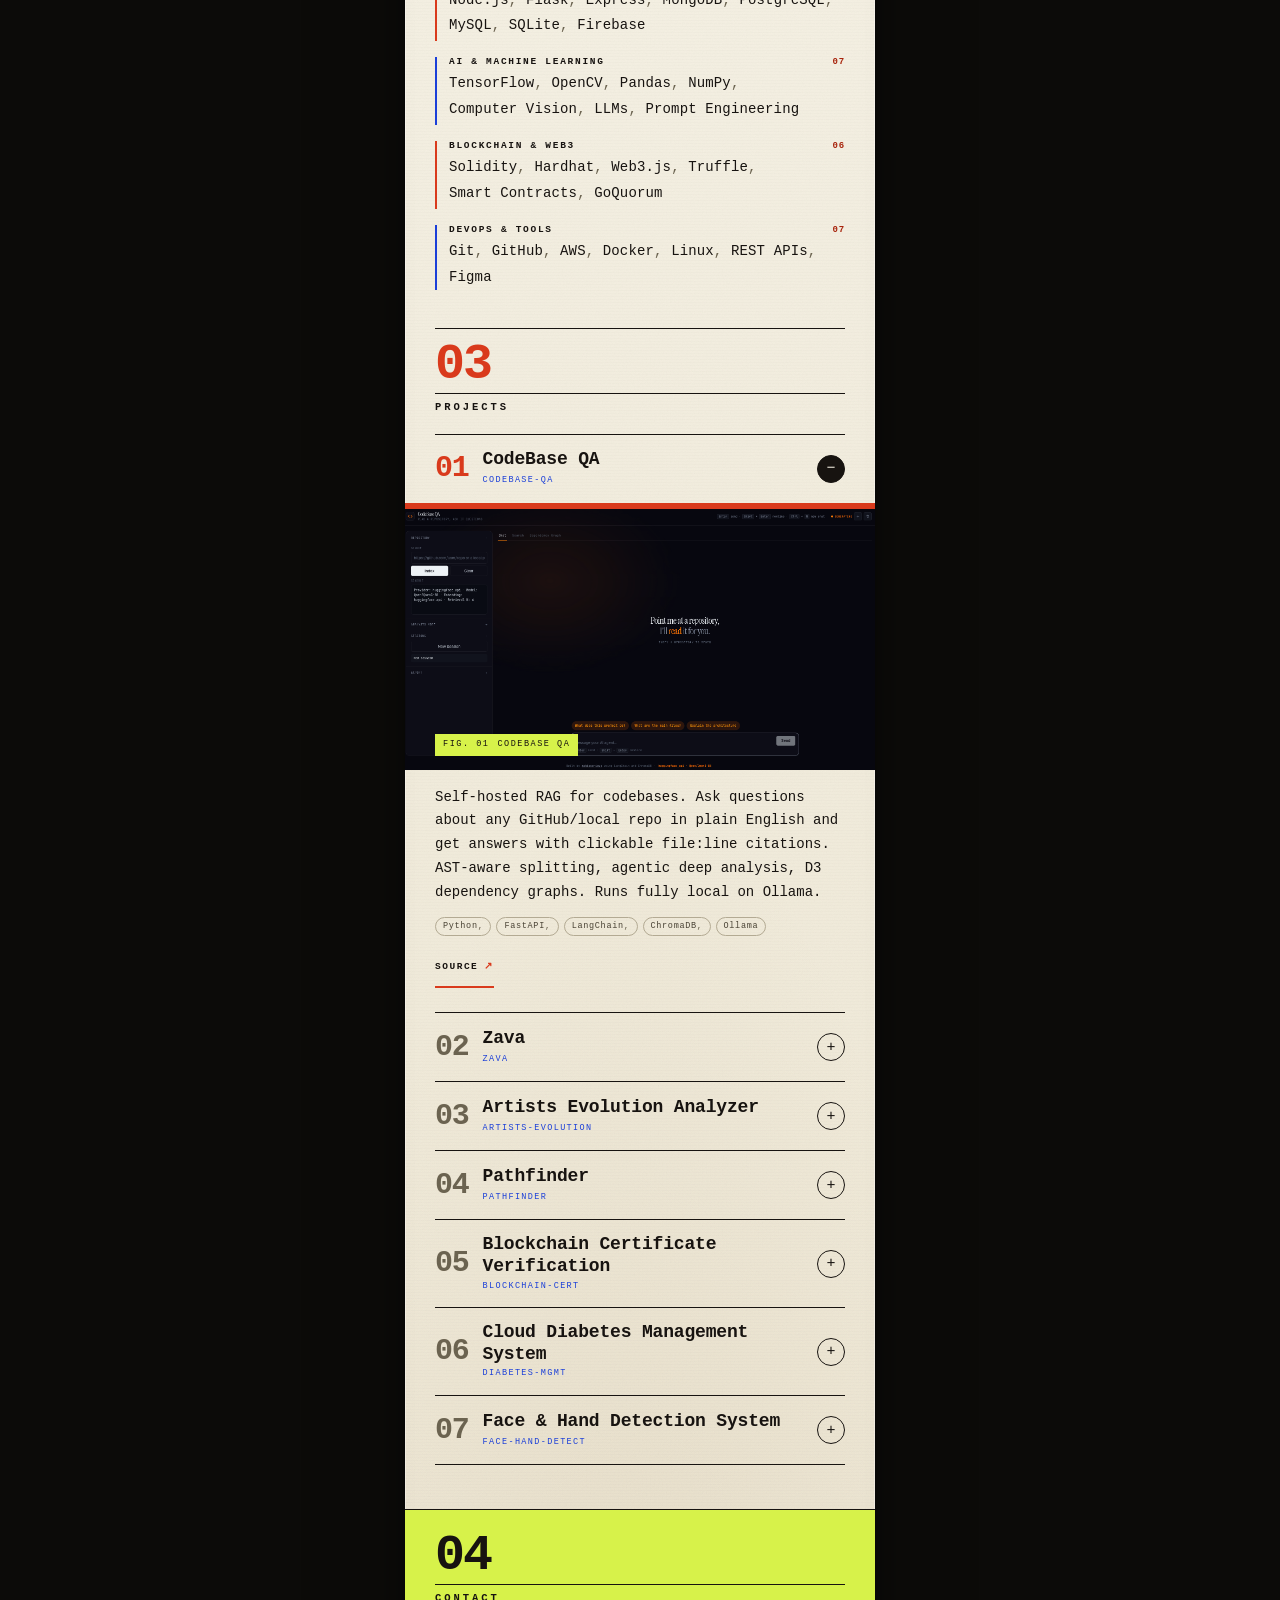
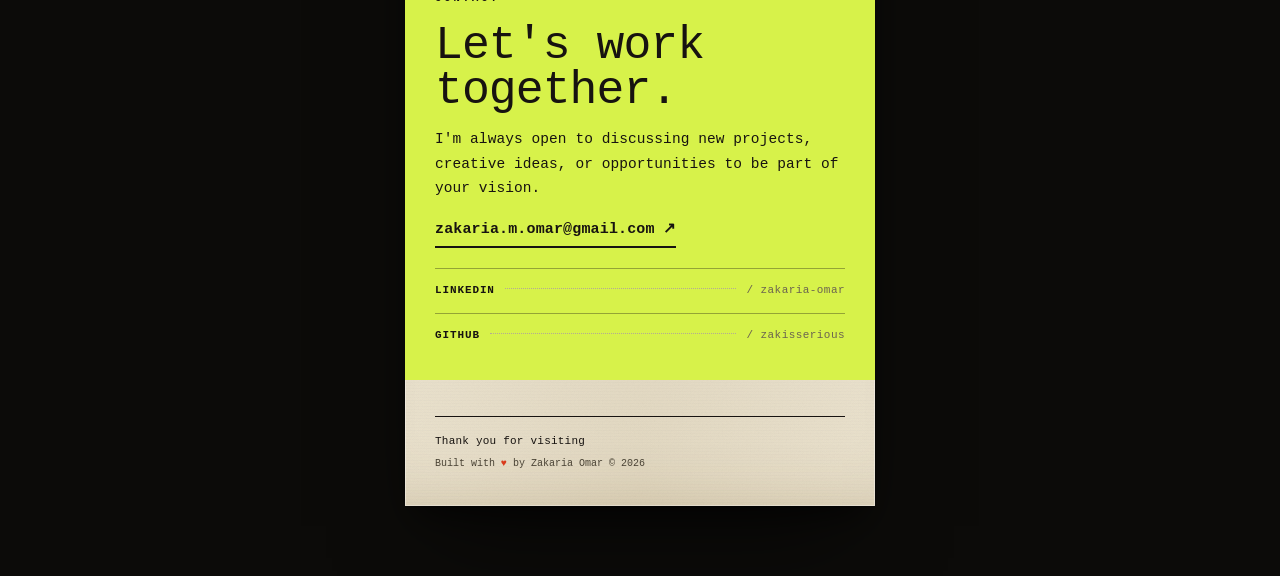
==== commit f4832c89: "redesign(theme): match favicon and button metrics to the paper" ====
--- a/index.html
+++ b/index.html
@@ -9,8 +9,8 @@
   <meta name="description"
     content="Portfolio of Zakaria Omar - Full-Stack Developer, AI Enthusiast, and Blockchain Builder." />
   <link rel="icon"
-    href="data:image/svg+xml,%3Csvg xmlns='http://www.w3.org/2000/svg' viewBox='0 0 32 32'%3E%3Crect width='32' height='32' fill='%23f7f3e7'/%3E%3Cpath d='M9 4h14v24l-3.5-2.5L16 28l-3.5-2.5L9 28z' fill='%23191510'/%3E%3C/svg%3E" />
-  <link rel="stylesheet" href="style.css?v=12" />
+    href="data:image/svg+xml,%3Csvg xmlns='http://www.w3.org/2000/svg' viewBox='0 0 32 32'%3E%3Crect width='32' height='32' fill='%23f4efe1'/%3E%3Cpath d='M9 4h14v24l-3.5-2.5L16 28l-3.5-2.5L9 28z' fill='%23171310'/%3E%3C/svg%3E" />
+  <link rel="stylesheet" href="style.css?v=14" />
 </head>
 
 <body>
--- a/style.css
+++ b/style.css
@@ -224,7 +224,7 @@
   align-items: center;
   justify-content: center;
   min-height: 42px;
-  padding: 0 20px;
+  padding: 0 16px;
   border: 1px solid var(--ink);
   font-size: 10.5px;
   font-weight: 700;
@@ -950,41 +950,24 @@
 
 /* ----------------------------------------------------------- resume page */
 .head-name--sm {
-  font-size: clamp(1.55rem, 6.4vw, 1.95rem);
-  letter-spacing: 0.05em;
-}
-
-.res-prompt {
-  margin-top: 6px;
-  font-size: 11px;
-  color: var(--ink-soft);
-}
-
-.caret {
-  display: inline-block;
-  width: 0.62em;
-  height: 1em;
-  margin-left: 2px;
-  vertical-align: -2px;
-  background: var(--ink);
-  animation: blink 1.1s steps(1) infinite;
-}
-
-@keyframes blink {
-  50% {
-    opacity: 0;
-  }
+  font-size: clamp(2.3rem, 10.5vw, 3rem);
+}
+
+.resume .sec-num {
+  font-size: clamp(30px, 9vw, 38px);
 }
 
 .res-role {
-  margin-top: 4px;
-  font-size: 9.5px;
-  letter-spacing: 0.16em;
+  margin: 12px 0 18px;
+  font-size: 10px;
+  letter-spacing: 0.14em;
+  text-transform: uppercase;
+  color: var(--blue);
 }
 
 .res-contact {
-  margin: 14px 0 18px;
-  padding-top: 8px;
+  margin: 0 0 20px;
+  padding-top: 10px;
   border-top: 1px solid var(--ink);
 }
 
@@ -992,26 +975,45 @@
   display: flex;
   flex-wrap: wrap;
   gap: 1ch;
-  padding: 3px 0;
-  font-size: 11.5px;
+  padding: 5px 0;
+  font-size: 12px;
 }
 
 .res-key {
   min-width: 9ch;
-  color: var(--ink-faint);
+  color: var(--red-ink);
   font-size: 9px;
-  letter-spacing: 0.14em;
+  font-weight: 700;
+  letter-spacing: 0.16em;
   text-transform: uppercase;
 }
 
 .res-contact a {
   border-bottom: 1px solid var(--ink);
   overflow-wrap: anywhere;
+  text-decoration: none;
+}
+
+/* four figures don't fit one row at display size — two by two */
+.stats--split {
+  grid-auto-flow: row;
+  grid-template-columns: 1fr 1fr;
+  gap: 14px 0;
+}
+
+.stats--split li {
+  padding: 0 10px;
+  border-left: 1px solid rgba(23, 19, 16, 0.28);
+}
+
+.stats--split li:nth-child(odd) {
+  padding-left: 0;
+  border-left: 0;
 }
 
 .item {
-  padding: 14px 0;
-  border-bottom: 1px dotted var(--rule);
+  padding: 16px 0;
+  border-bottom: 1px solid var(--rule);
 }
 
 .item:last-child {
@@ -1020,9 +1022,9 @@
 }
 
 .item-title {
-  margin-bottom: 3px;
-  font-size: 13px;
-  line-height: 1.4;
+  margin-bottom: 4px;
+  font-size: 14.5px;
+  line-height: 1.35;
 }
 
 .item-meta {
@@ -1031,11 +1033,12 @@
 }
 
 .item-date {
-  margin-top: 2px;
+  margin-top: 3px;
   font-size: 9px;
+  font-weight: 700;
   letter-spacing: 0.14em;
   text-transform: uppercase;
-  color: var(--ink-faint);
+  color: var(--red-ink);
 }
 
 .item-tech {
@@ -1055,8 +1058,8 @@
 .bullets li {
   position: relative;
   padding-left: 2.2ch;
-  font-size: 12px;
-  line-height: 1.62;
+  font-size: 12.5px;
+  line-height: 1.65;
 }
 
 .bullets li::before {
@@ -1073,17 +1076,30 @@
 .item-link {
   display: inline-block;
   margin-left: 0.4ch;
+  padding-bottom: 1px;
+  border-bottom: 2px solid var(--red);
   font-size: 9.5px;
+  font-weight: 700;
   letter-spacing: 0.1em;
   text-transform: uppercase;
-  text-decoration: underline;
-  text-underline-offset: 3px;
+  text-decoration: none;
   white-space: nowrap;
 }
 
-.foot-small a {
-  text-decoration: underline;
-  text-underline-offset: 3px;
+.foot-back {
+  margin-top: 12px;
+}
+
+.foot-back a {
+  display: inline-flex;
+  align-items: center;
+  min-height: var(--tap);
+  border-bottom: 2px solid var(--red);
+  font-size: 9.5px;
+  font-weight: 700;
+  letter-spacing: 0.16em;
+  text-transform: uppercase;
+  text-decoration: none;
 }
 
 /* ----------------------------------------------------------------- print */
@@ -1094,8 +1110,7 @@
 
   .desk,
   .skip,
-  .no-print,
-  .caret {
+  .no-print {
     display: none !important;
   }
 
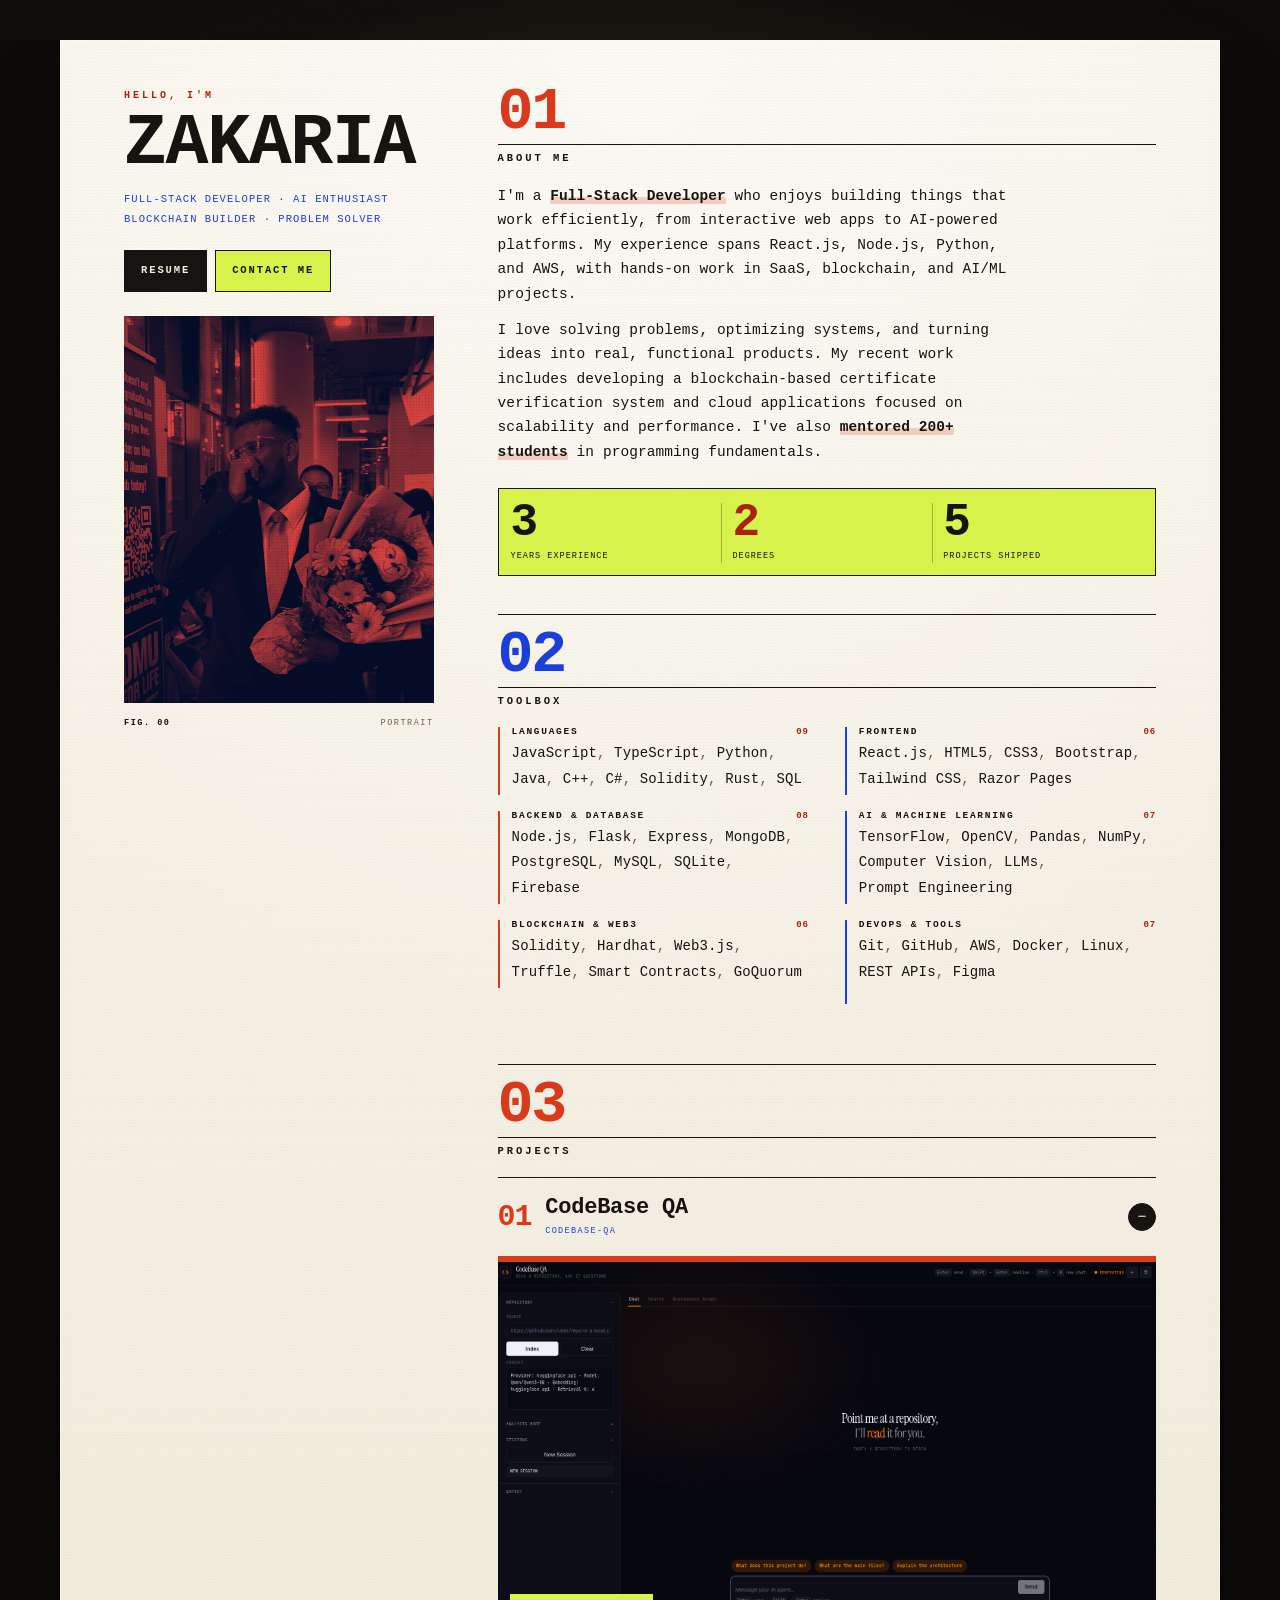
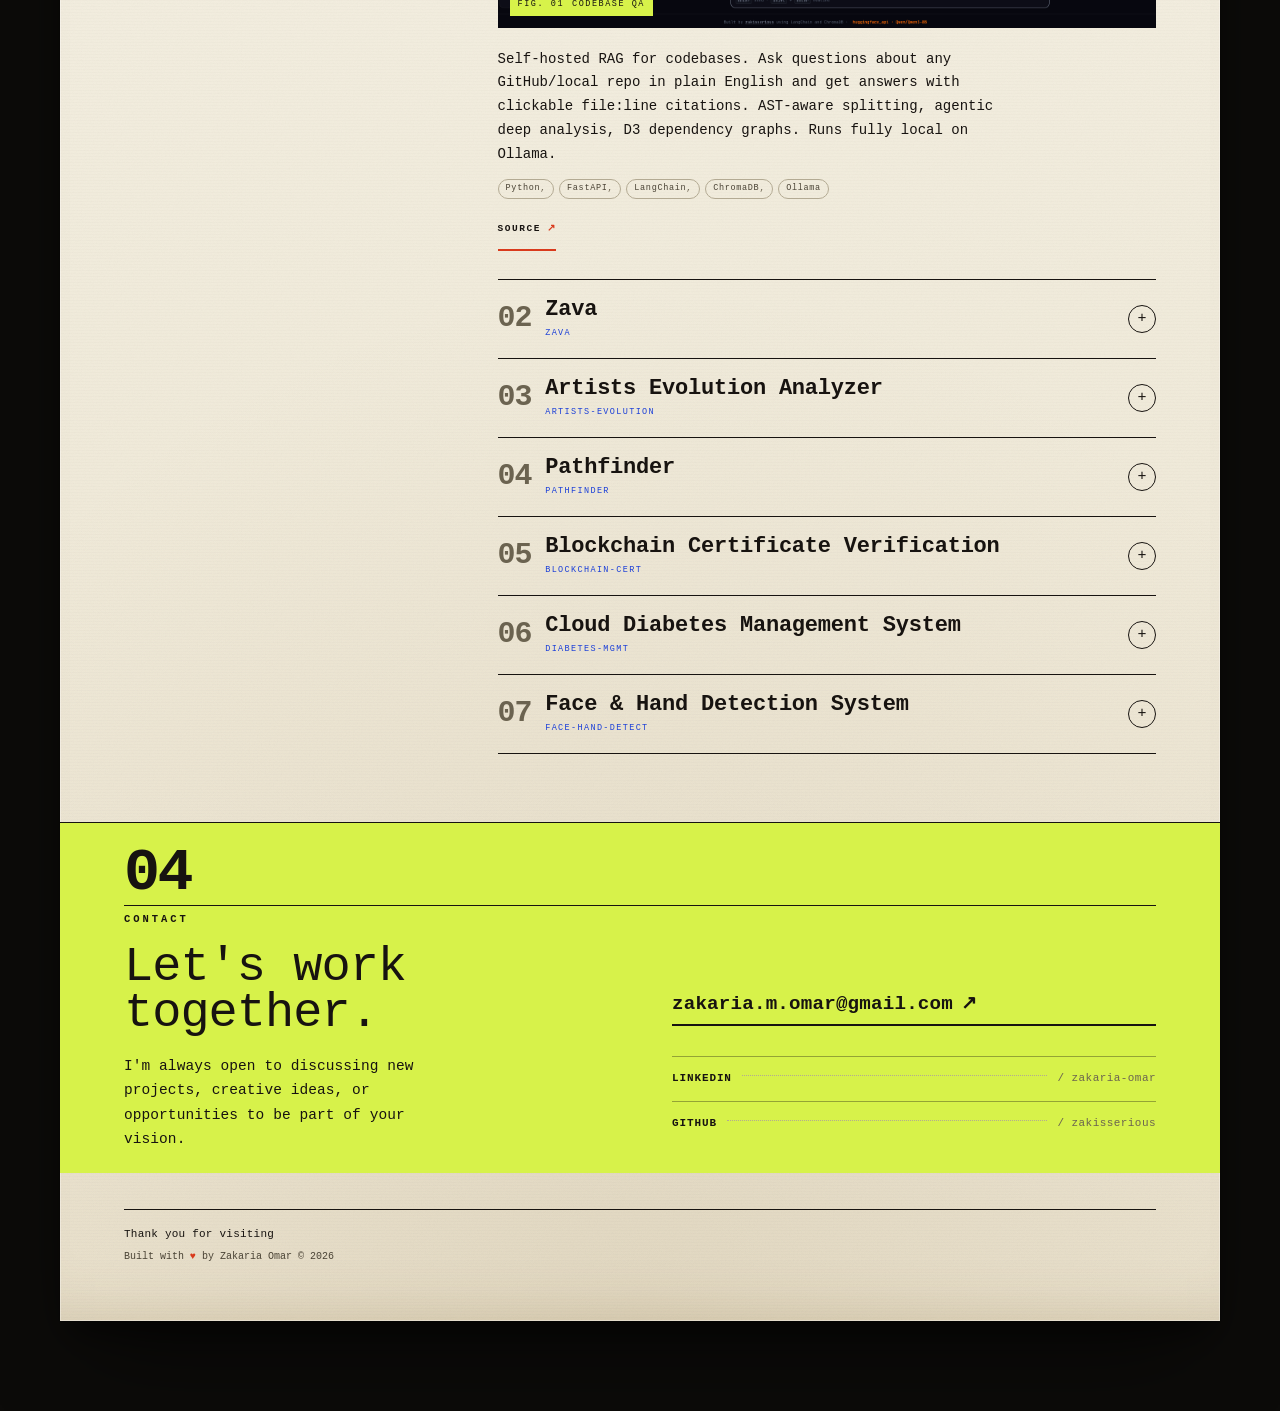
==== commit eed2e2e0: "redesign(desktop): open the sheet into a sticky-rail editorial spread" ====
--- a/index.html
+++ b/index.html
@@ -10,7 +10,7 @@
     content="Portfolio of Zakaria Omar - Full-Stack Developer, AI Enthusiast, and Blockchain Builder." />
   <link rel="icon"
     href="data:image/svg+xml,%3Csvg xmlns='http://www.w3.org/2000/svg' viewBox='0 0 32 32'%3E%3Crect width='32' height='32' fill='%23f4efe1'/%3E%3Cpath d='M9 4h14v24l-3.5-2.5L16 28l-3.5-2.5L9 28z' fill='%23171310'/%3E%3C/svg%3E" />
-  <link rel="stylesheet" href="style.css?v=14" />
+  <link rel="stylesheet" href="style.css?v=24" />
 </head>
 
 <body>
@@ -23,6 +23,7 @@
   <main class="receipt" id="main" tabindex="-1">
     <!-- ======================== HEAD ======================== -->
     <header class="head" id="hero">
+      <div class="head-inner">
       <p class="kicker">Hello, I'm</p>
       <h1 class="head-name">zakaria</h1>
 
@@ -33,19 +34,20 @@
         <a class="btn btn--solid" href="resume.html">Resume</a>
         <a class="btn btn--pop" href="#contact">Contact Me</a>
       </div>
+
+      <figure class="portrait">
+        <div class="portrait-frame duo duo--red">
+          <img src="./assets/about-pic.jpg" alt="Zakaria Omar" width="595" height="751" decoding="async" />
+        </div>
+        <figcaption class="shot-cap"><span>Fig. 00</span>
+          <span>Portrait</span></figcaption>
+      </figure>
+      </div>
     </header>
 
     <!-- ======================== ABOUT ======================== -->
     <section class="block" id="about" aria-labelledby="about-title">
       <h2 class="sec" id="about-title"><span class="sec-num">01</span><span class="sec-label">About Me</span></h2>
-
-      <figure class="portrait">
-        <div class="portrait-frame duo duo--red">
-          <img src="./assets/about-pic.jpg" alt="Zakaria Omar" width="595" height="751" decoding="async" />
-        </div>
-        <figcaption class="shot-cap"><span>Fig. 00</span>
-          <span>Portrait</span></figcaption>
-      </figure>
 
       <p class="block-text">
         I'm a <strong>Full-Stack Developer</strong> who enjoys building things that work efficiently, from
--- a/style.css
+++ b/style.css
@@ -297,7 +297,7 @@
 /* --------------------------------------------------------------- photos */
 .portrait {
   width: auto;
-  margin: 0 calc(var(--pad) * -1) 20px;
+  margin: 22px calc(var(--pad) * -1) 20px;
 }
 
 .portrait-frame,
@@ -1102,6 +1102,179 @@
   text-decoration: none;
 }
 
+/* --------------------------------------------------------------- desktop */
+/* The sheet opens into an editorial spread: a sticky masthead rail on the
+   left, the document on the right, the lime contact band across the bottom.
+   Phones keep the single column above this breakpoint. */
+@media (min-width: 900px) {
+  .receipt {
+    --pad: clamp(40px, 5vw, 64px);
+    width: min(100% - 64px, 1160px);
+    margin: 40px auto 90px;
+    padding: 48px var(--pad) 56px;
+    display: grid;
+    grid-template-columns: clamp(280px, 30%, 360px) minmax(0, 1fr);
+    column-gap: clamp(40px, 5vw, 72px);
+    align-items: start;
+  }
+
+  /* the item fills the whole rail so the inner block can stick and then be
+     pushed off by the contact band — sticky on the grid item itself is not
+     clamped to its grid area in every engine. */
+  .head {
+    grid-column: 1;
+    grid-row: 1 / span 3;
+    align-self: stretch;
+  }
+
+  .head-inner {
+    position: sticky;
+    top: 40px;
+  }
+
+  .head-name {
+    font-size: clamp(3.2rem, 5.6vw, 4.6rem);
+  }
+
+  .resume .head-name--sm {
+    font-size: clamp(2rem, 3.4vw, 2.8rem);
+  }
+
+  #about {
+    grid-column: 2;
+    grid-row: 1;
+    margin-top: 0;
+    padding-top: 0;
+    border-top: 0;
+  }
+
+  #toolbox {
+    grid-column: 2;
+    grid-row: 2;
+    display: grid;
+    grid-template-columns: repeat(auto-fit, minmax(260px, 1fr));
+    column-gap: 36px;
+    align-content: start;
+  }
+
+  #toolbox .sec {
+    grid-column: 1 / -1;
+  }
+
+  #projects {
+    grid-column: 2;
+    grid-row: 3;
+    margin-top: 56px;
+  }
+
+  .contact {
+    grid-column: 1 / -1;
+    grid-row: 4;
+    margin-top: 64px;
+  }
+
+  .foot {
+    grid-column: 1 / -1;
+    grid-row: 5;
+  }
+
+  .sec-num {
+    font-size: clamp(44px, 5vw, 60px);
+  }
+
+  .resume .sec-num {
+    font-size: clamp(34px, 4vw, 44px);
+  }
+
+  .block-text,
+  .proj-desc {
+    max-width: 60ch;
+  }
+
+  /* split the band: statement left, the actual contact right */
+  .contact {
+    display: grid;
+    grid-template-columns: minmax(0, 1fr) minmax(0, 1fr);
+    column-gap: clamp(40px, 5vw, 72px);
+    align-items: start;
+  }
+
+  .contact .sec {
+    grid-column: 1 / -1;
+  }
+
+  .contact-title {
+    grid-column: 1;
+    grid-row: 2;
+    margin-bottom: 0;
+    font-size: clamp(2.6rem, 3.8vw, 3.4rem);
+  }
+
+  .contact .block-text {
+    grid-column: 1;
+    grid-row: 3;
+    max-width: 40ch;
+    margin: 16px 0 0;
+  }
+
+  .mail {
+    grid-column: 2;
+    grid-row: 2;
+    align-self: end;
+    margin: 0 0 12px;
+    font-size: clamp(15px, 1.5vw, 20px);
+  }
+
+  .contact .social {
+    grid-column: 2;
+    grid-row: 3;
+    max-width: none;
+    margin-top: 18px;
+  }
+
+  /* the portrait sits in the rail: show the photo upright */
+  .portrait {
+    margin: 24px 0 0;
+  }
+
+  .portrait img {
+    aspect-ratio: 4 / 5;
+    object-position: 50% 18%;
+  }
+
+  .portrait .shot-cap {
+    padding: 8px 0 0;
+  }
+
+  /* no bleed into the rail; images sit in the column */
+  .shot {
+    margin: 0 0 20px;
+  }
+
+  .shot .shot-cap {
+    left: 12px;
+    bottom: 12px;
+  }
+
+  .proj-sum {
+    min-height: 78px;
+    padding: 16px 0;
+  }
+
+  .proj-name {
+    font-size: 22px;
+  }
+
+  .proj-body {
+    padding-bottom: 28px;
+  }
+
+  .total,
+  .foot {
+    max-width: none;
+  }
+}
+
 /* ----------------------------------------------------------------- print */
 @media print {
   @page {
@@ -1121,6 +1294,7 @@
   }
 
   .receipt {
+    display: block;
     width: auto;
     max-width: none;
     margin: 0;
@@ -1129,6 +1303,37 @@
     box-shadow: none;
   }
 
+  /* the desktop spread collapses back to one document on paper */
+  .head,
+  .head-inner {
+    position: static;
+  }
+
+  #about,
+  #toolbox,
+  #projects,
+  .contact,
+  .foot {
+    grid-column: auto;
+    grid-row: auto;
+    margin-top: 0;
+    max-width: none;
+  }
+
+  #toolbox,
+  .contact {
+    display: block;
+  }
+
+  .contact {
+    margin: 0;
+    padding: 0;
+  }
+
+  .portrait {
+    margin: 0 0 8pt;
+  }
+
   .head-name {
     font-size: 20pt;
   }
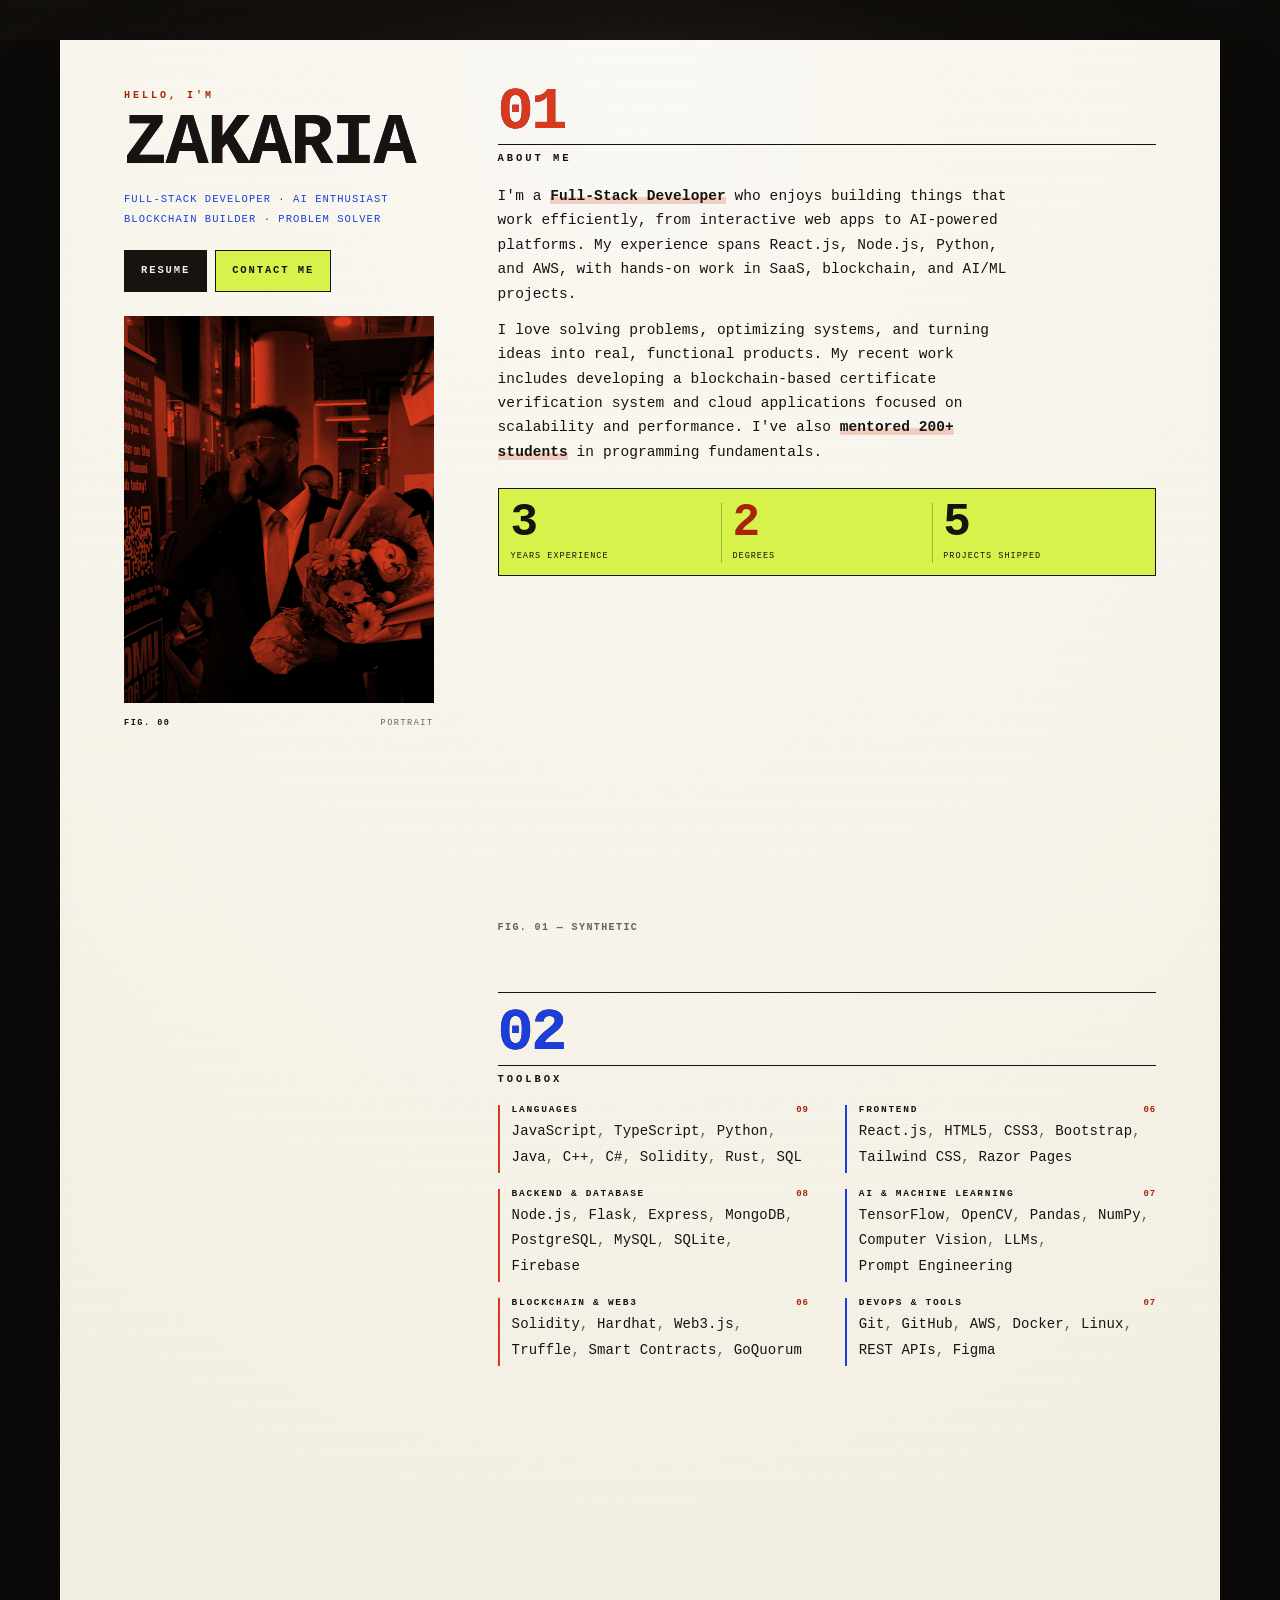
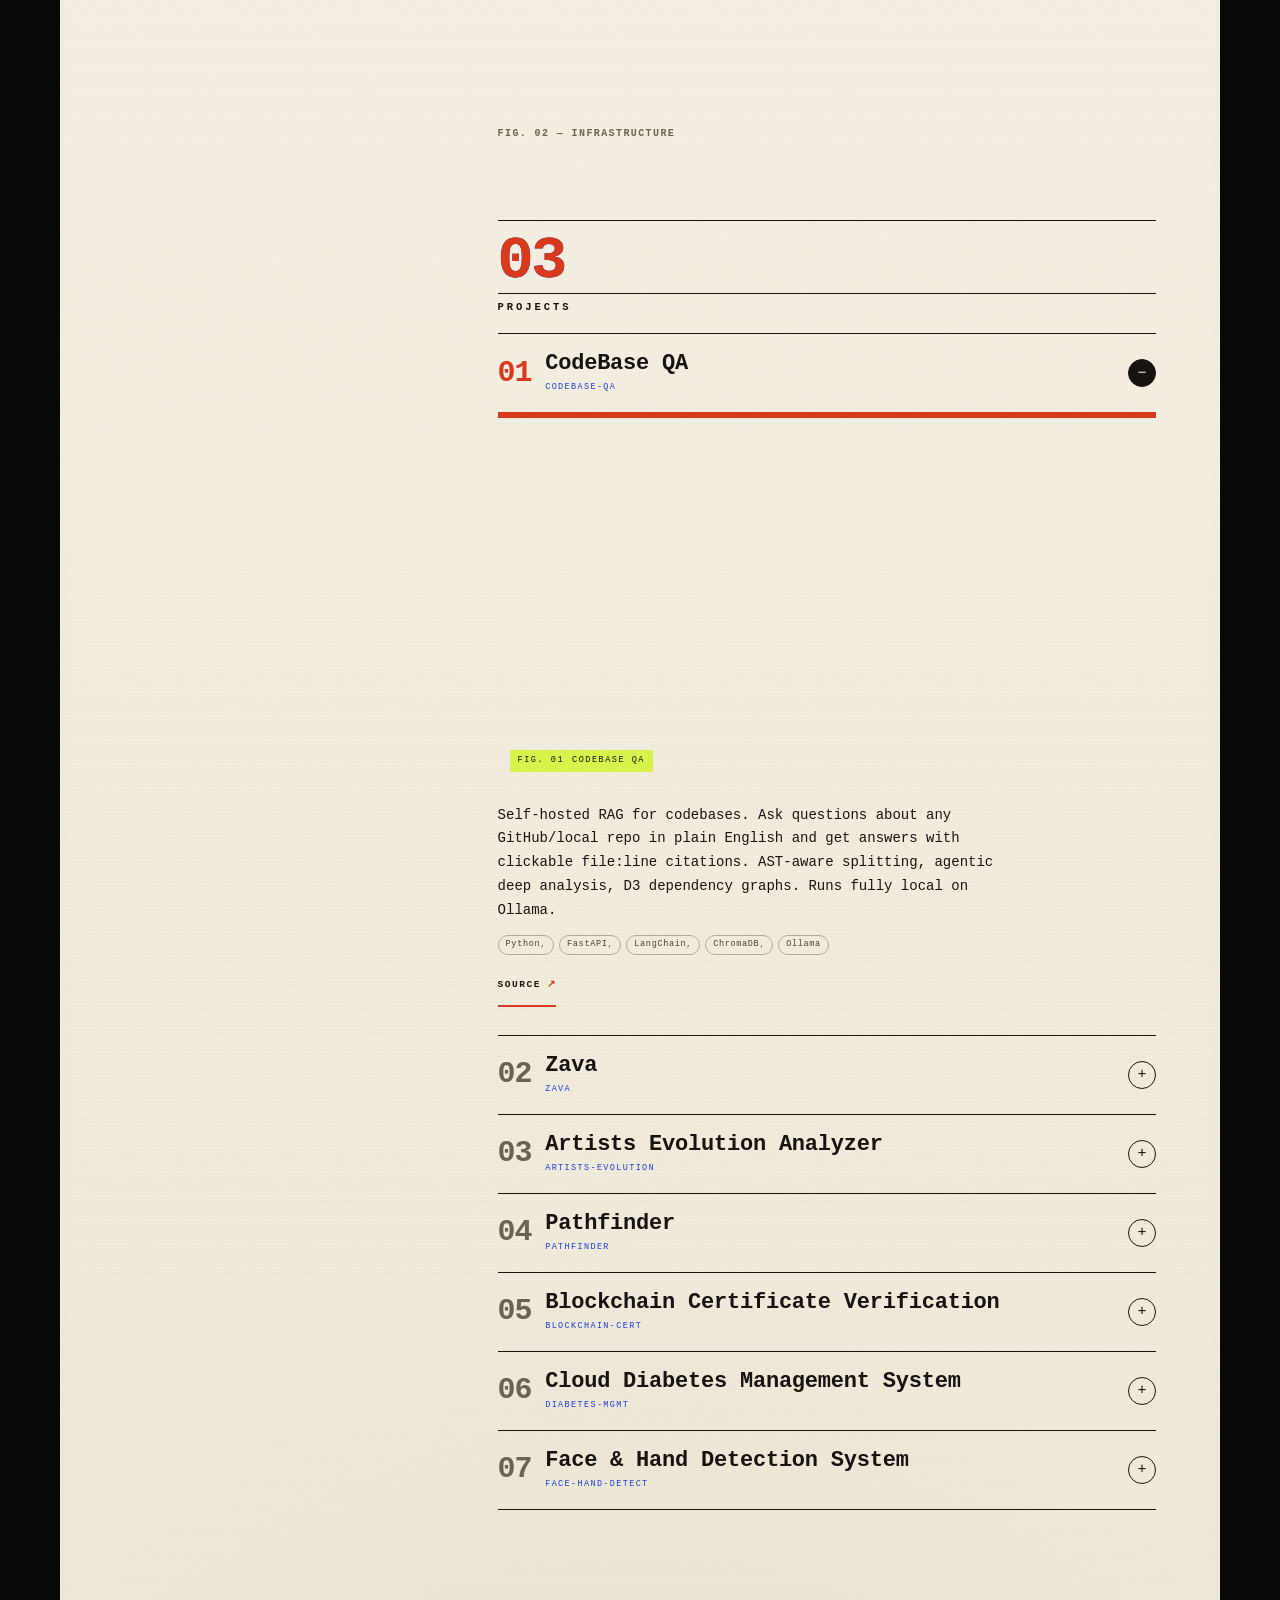
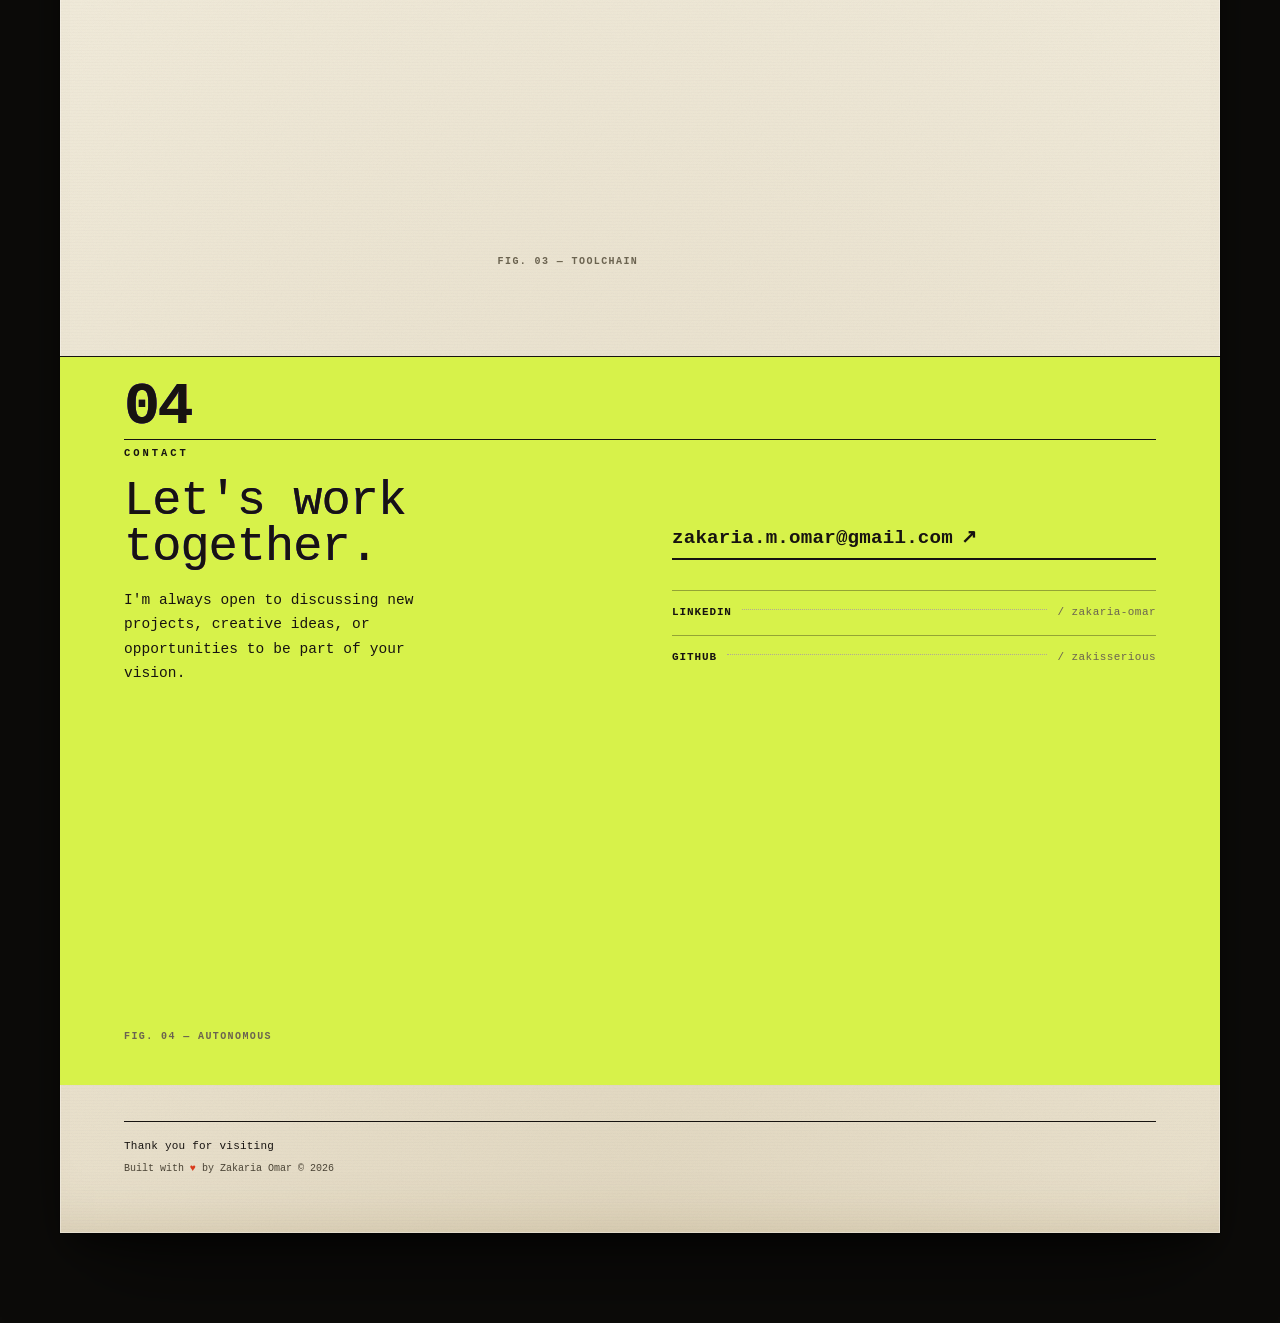
==== commit d3bbb8cc: "redesign(3d): real glTF spot illustrations, drag-to-spin, riso plate and scroll registration" ====
--- a/index.html
+++ b/index.html
@@ -10,7 +10,16 @@
     content="Portfolio of Zakaria Omar - Full-Stack Developer, AI Enthusiast, and Blockchain Builder." />
   <link rel="icon"
     href="data:image/svg+xml,%3Csvg xmlns='http://www.w3.org/2000/svg' viewBox='0 0 32 32'%3E%3Crect width='32' height='32' fill='%23f4efe1'/%3E%3Cpath d='M9 4h14v24l-3.5-2.5L16 28l-3.5-2.5L9 28z' fill='%23171310'/%3E%3C/svg%3E" />
-  <link rel="stylesheet" href="style.css?v=24" />
+  <link rel="stylesheet" href="style.css?v=29" />
+  <script type="importmap">
+    {
+      "imports": {
+        "three": "./assets/vendor/three.module.min.js",
+        "three/addons/": "./assets/vendor/addons/"
+      }
+    }
+  </script>
+
 </head>
 
 <body>
@@ -38,6 +47,7 @@
       <figure class="portrait">
         <div class="portrait-frame duo duo--red">
           <img src="./assets/about-pic.jpg" alt="Zakaria Omar" width="595" height="751" decoding="async" />
+          <canvas class="plate-canvas" aria-hidden="true"></canvas>
         </div>
         <figcaption class="shot-cap"><span>Fig. 00</span>
           <span>Portrait</span></figcaption>
@@ -74,6 +84,7 @@
           <span class="stat-label">Projects Shipped</span>
         </li>
       </ul>
+          <div class="prop" data-prop="holo" data-label="Fig. 01 &#8212; Synthetic" aria-hidden="true"></div>
     </section>
 
     <!-- ======================== TOOLBOX ======================== -->
@@ -158,6 +169,7 @@
           <span>Figma</span>
         </p>
       </div>
+          <div class="prop" data-prop="server" data-label="Fig. 02 &#8212; Infrastructure" aria-hidden="true"></div>
     </section>
 
     <!-- ======================== PROJECTS ======================== -->
@@ -341,6 +353,7 @@
         </div>
       </details>
 
+          <div class="prop" data-prop="laptop" data-label="Fig. 03 &#8212; Toolchain" aria-hidden="true"></div>
     </section>
 
     <!-- ======================== CONTACT ======================== -->
@@ -369,6 +382,7 @@
           </a>
         </li>
       </ul>
+          <div class="prop" data-prop="drone" data-label="Fig. 04 &#8212; Autonomous" aria-hidden="true"></div>
     </section>
 
     <!-- ======================== FOOT ======================== -->
@@ -378,7 +392,9 @@
     </footer>
   </main>
 
-  <script src="script.js?v=4" defer></script>
+  <script src="script.js?v=5" defer></script>
+  <script type="module" src="plate.js?v=19"></script>
+  <script type="module" src="props.js?v=13"></script>
 </body>
 
 </html>
--- a/style.css
+++ b/style.css
@@ -17,6 +17,7 @@
   --red-ink: #a8240c; /* small text on paper */
   --blue: #1b3fd8;
   --pop: #d7f24a; /* background only */
+  --reg: 0px;     /* print registration drift, set by script.js */
   --rule: #b3aa93;
 
   --desk: #0c0b09;
@@ -1157,7 +1158,9 @@
     align-content: start;
   }
 
-  #toolbox .sec {
+  #toolbox .sec,
+  #toolbox .prop,
+  .contact .prop {
     grid-column: 1 / -1;
   }
 
@@ -1272,6 +1275,134 @@
   .total,
   .foot {
     max-width: none;
+  }
+}
+
+/* ------------------------------------------------------------- 3d props */
+/* Spot illustrations: riso-printed objects rendered against the paper. The
+   slots only exist once WebGL has taken over, so nothing shifts without JS. */
+.props-canvas {
+  position: fixed;
+  inset: 0;
+  z-index: 2;
+  width: 100%;
+  height: 100%;
+  pointer-events: none;
+  opacity: 0;
+  transition: opacity 0.6s ease;
+}
+
+.props-canvas.is-ready {
+  opacity: 1;
+}
+
+.prop {
+  display: none;
+}
+
+.has-props .prop {
+  display: block;
+  position: relative;
+  width: 100%;
+  height: clamp(210px, 34vw, 300px);
+  margin: 34px 0 44px;
+  cursor: grab;
+  touch-action: pan-y;
+  border-radius: 4px;
+}
+
+.has-props .prop:active,
+.prop.is-dragging {
+  cursor: grabbing;
+}
+
+.has-props .prop::after {
+  content: attr(data-label);
+  position: absolute;
+  left: 0;
+  top: calc(100% + 10px);
+  font-size: 10px;
+  font-weight: 700;
+  letter-spacing: 0.14em;
+  text-transform: uppercase;
+  color: var(--ink-faint);
+  pointer-events: none;
+}
+
+
+
+/* ----------------------------------------------------------------- plate */
+/* The portrait is a riso plate rendered in WebGL. The <img> underneath is the
+   finished state; the canvas only fades over it once a frame has drawn. */
+.plate-canvas {
+  position: absolute;
+  inset: 0;
+  z-index: 3;
+  display: block;
+  width: 100%;
+  height: 100%;
+  opacity: 0;
+  transition: opacity 0.7s ease;
+  touch-action: pan-y;
+}
+
+.portrait-frame.is-live .plate-canvas {
+  opacity: 1;
+}
+
+/* the shader prints its own dots and grain; keep the CSS overlays off */
+.portrait-frame.is-live::before,
+.portrait-frame.is-live::after {
+  opacity: 0;
+}
+
+/* ---------------------------------------------------------- registration */
+/* Scrolling slips the press: the two ink plates drift apart for a moment and
+   settle back. Display type only — body copy is never touched, so contrast
+   and readability are exactly as measured. */
+.head-name,
+.sec-num,
+.contact-title {
+  text-shadow:
+    calc(var(--reg) * -1) calc(var(--reg) * 0.35) 0 var(--blue),
+    var(--reg) calc(var(--reg) * -0.35) 0 var(--red);
+}
+
+/* --------------------------------------------------------------- reveals */
+html.has-motion [data-reveal] {
+  opacity: 0;
+  transform: translateY(14px);
+  transition:
+    opacity 0.55s ease,
+    transform 0.55s cubic-bezier(0.22, 0.9, 0.24, 1);
+}
+
+html.has-motion [data-reveal].is-in {
+  opacity: 1;
+  transform: none;
+}
+
+/* ------------------------------------------------------- page transitions */
+/* Native cross-document view transitions: the next sheet wipes down over the
+   last. Browsers without support just navigate. */
+@view-transition {
+  navigation: auto;
+}
+
+::view-transition-old(root) {
+  animation: none;
+}
+
+::view-transition-new(root) {
+  animation: sheet-wipe 0.36s cubic-bezier(0.22, 0.9, 0.24, 1) both;
+}
+
+@keyframes sheet-wipe {
+  from {
+    clip-path: inset(0 0 100% 0);
+  }
+  to {
+    clip-path: inset(0 0 0 0);
   }
 }
 
@@ -1334,6 +1465,27 @@
     margin: 0 0 8pt;
   }
 
+  .head-name,
+  .sec-num,
+  .contact-title {
+    text-shadow: none;
+  }
+
+  [data-reveal] {
+    opacity: 1 !important;
+    transform: none !important;
+  }
+
+  .plate-canvas,
+  .props-canvas,
+  .prop {
+    display: none;
+  }
+
+  .portrait-frame {
+    background: none;
+  }
+
   .head-name {
     font-size: 20pt;
   }
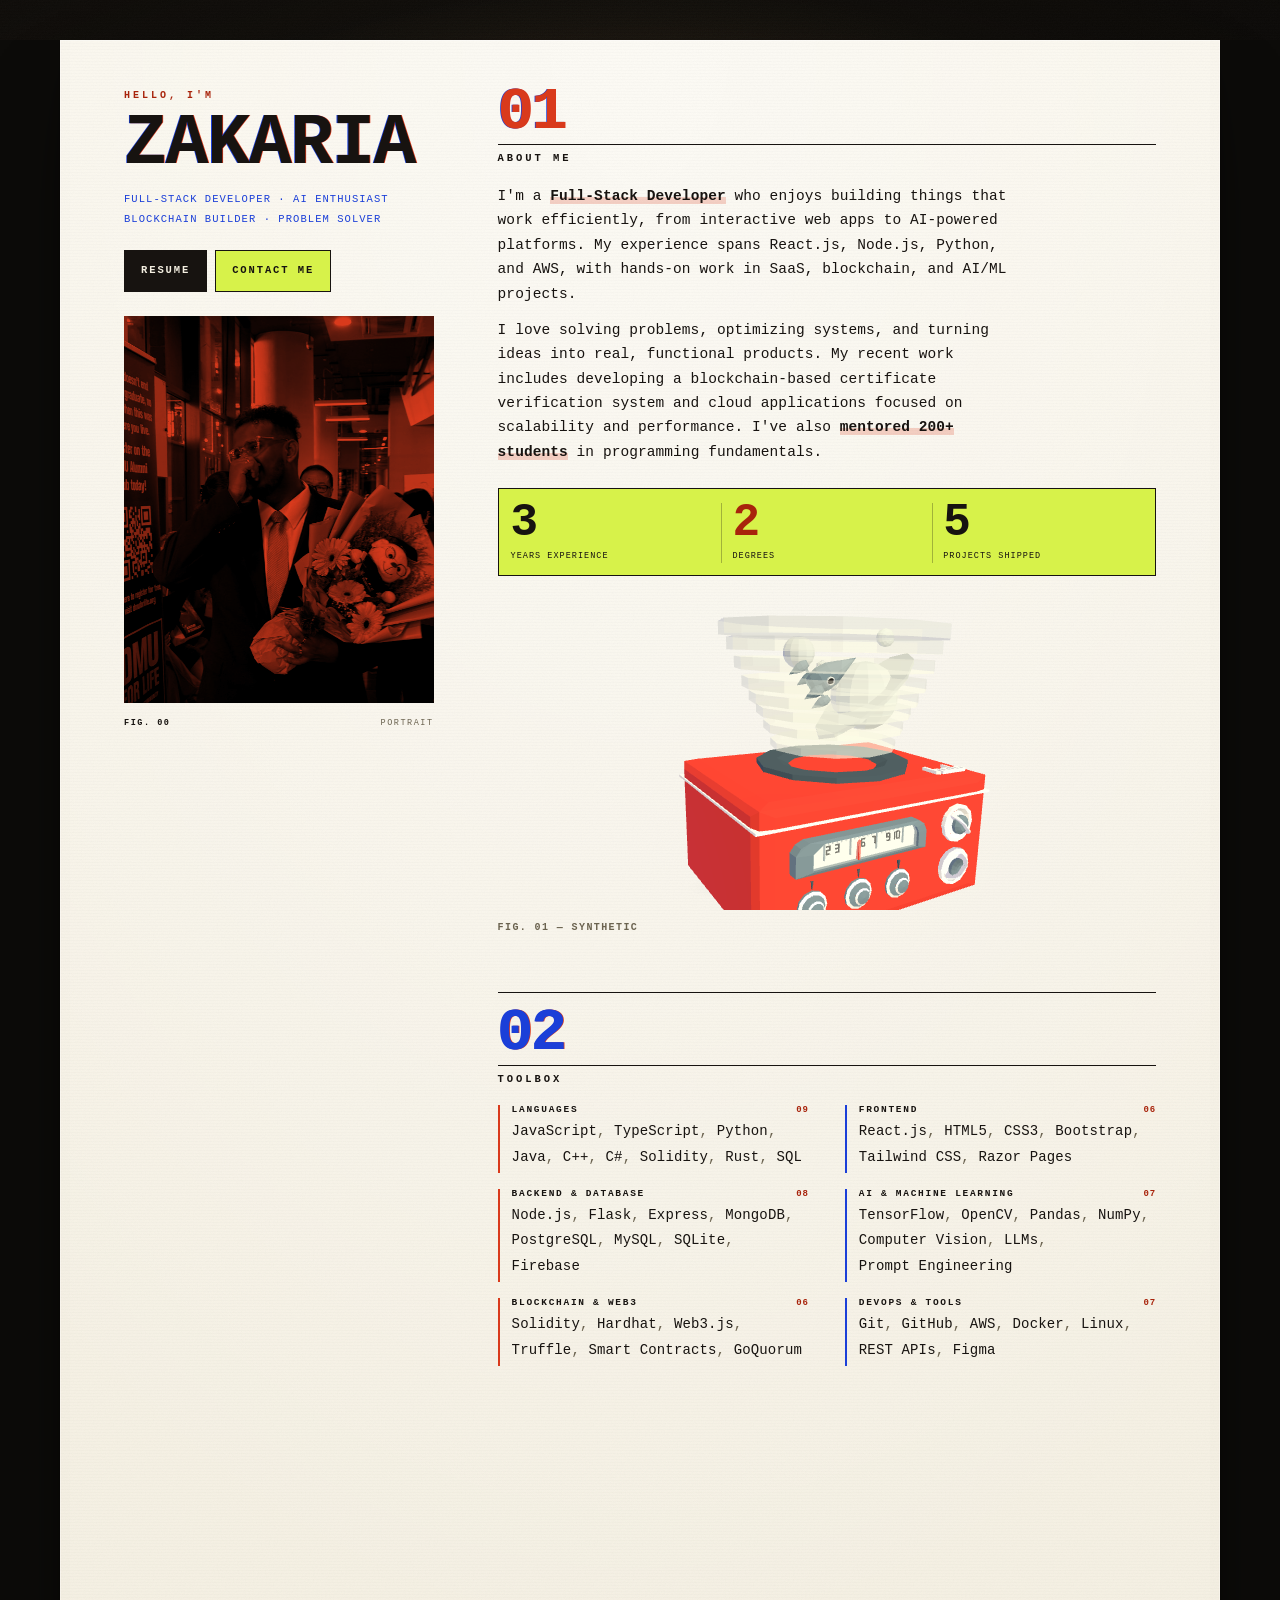
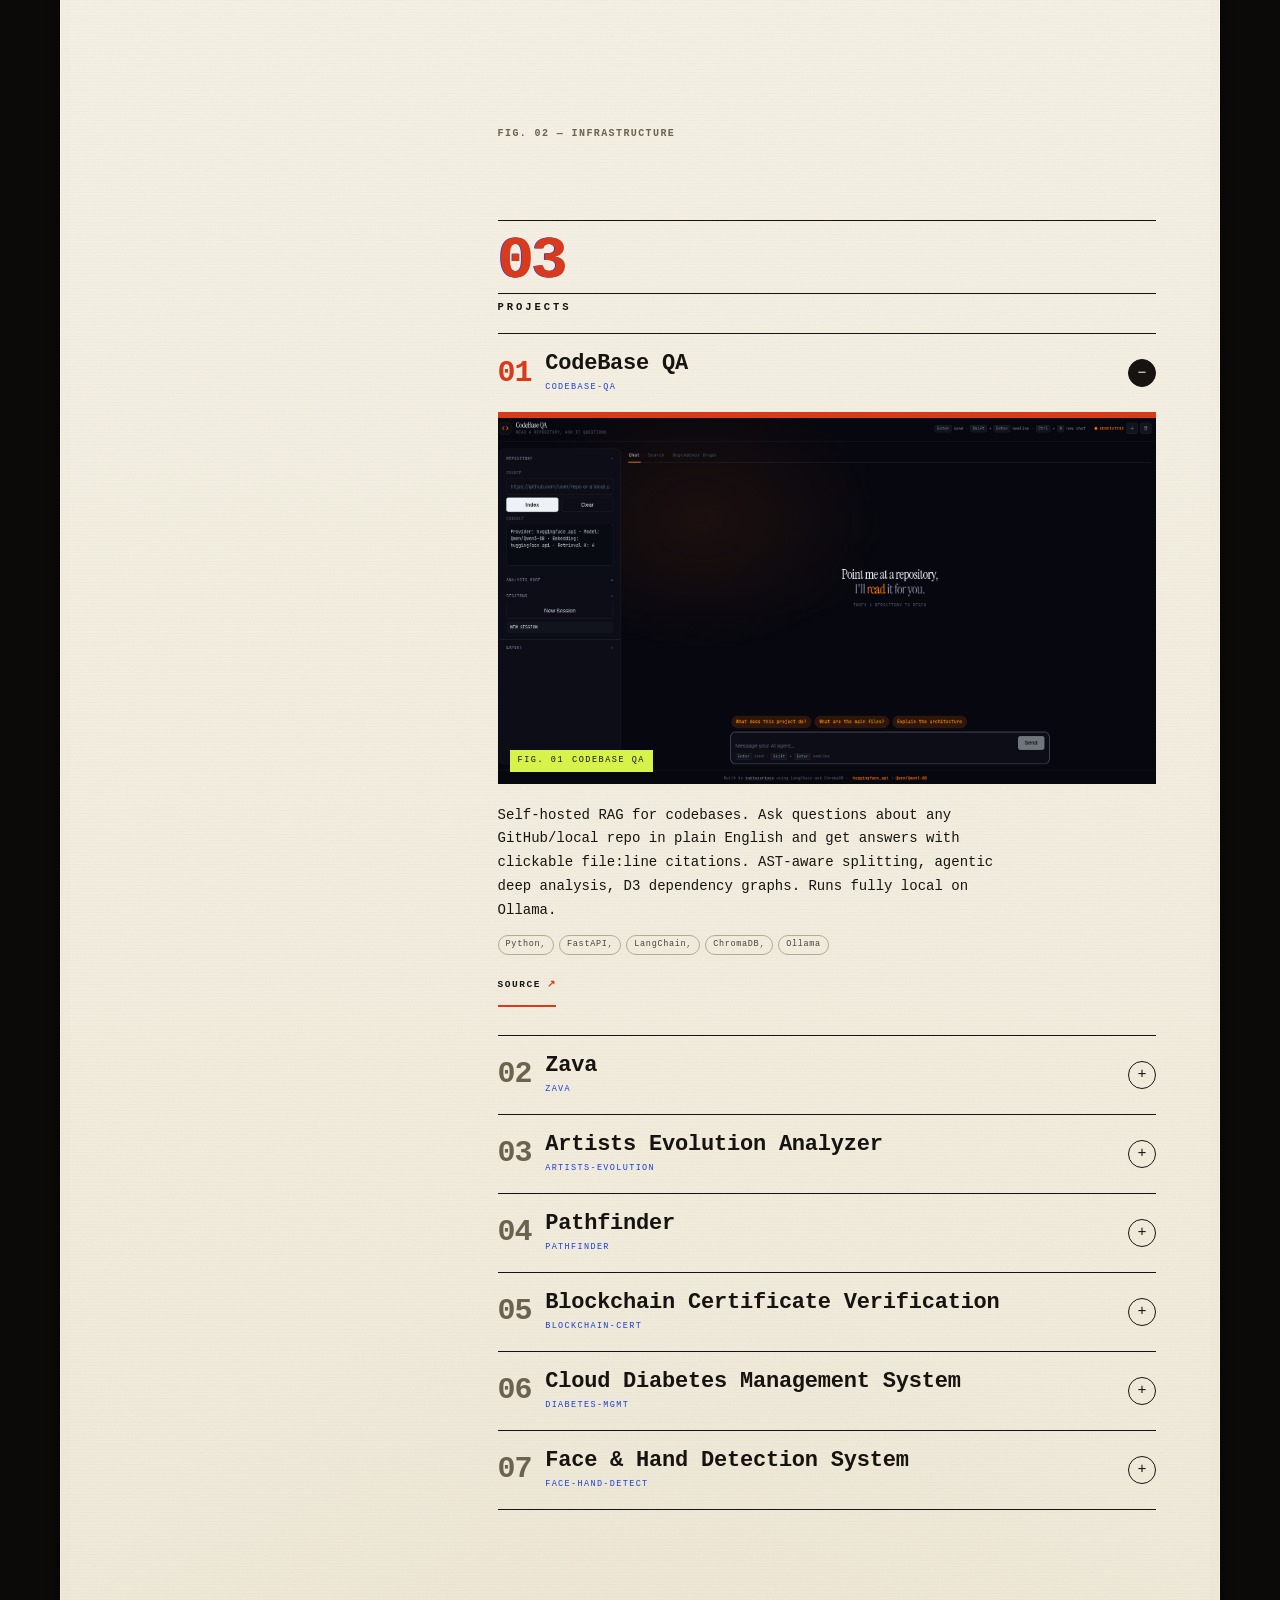
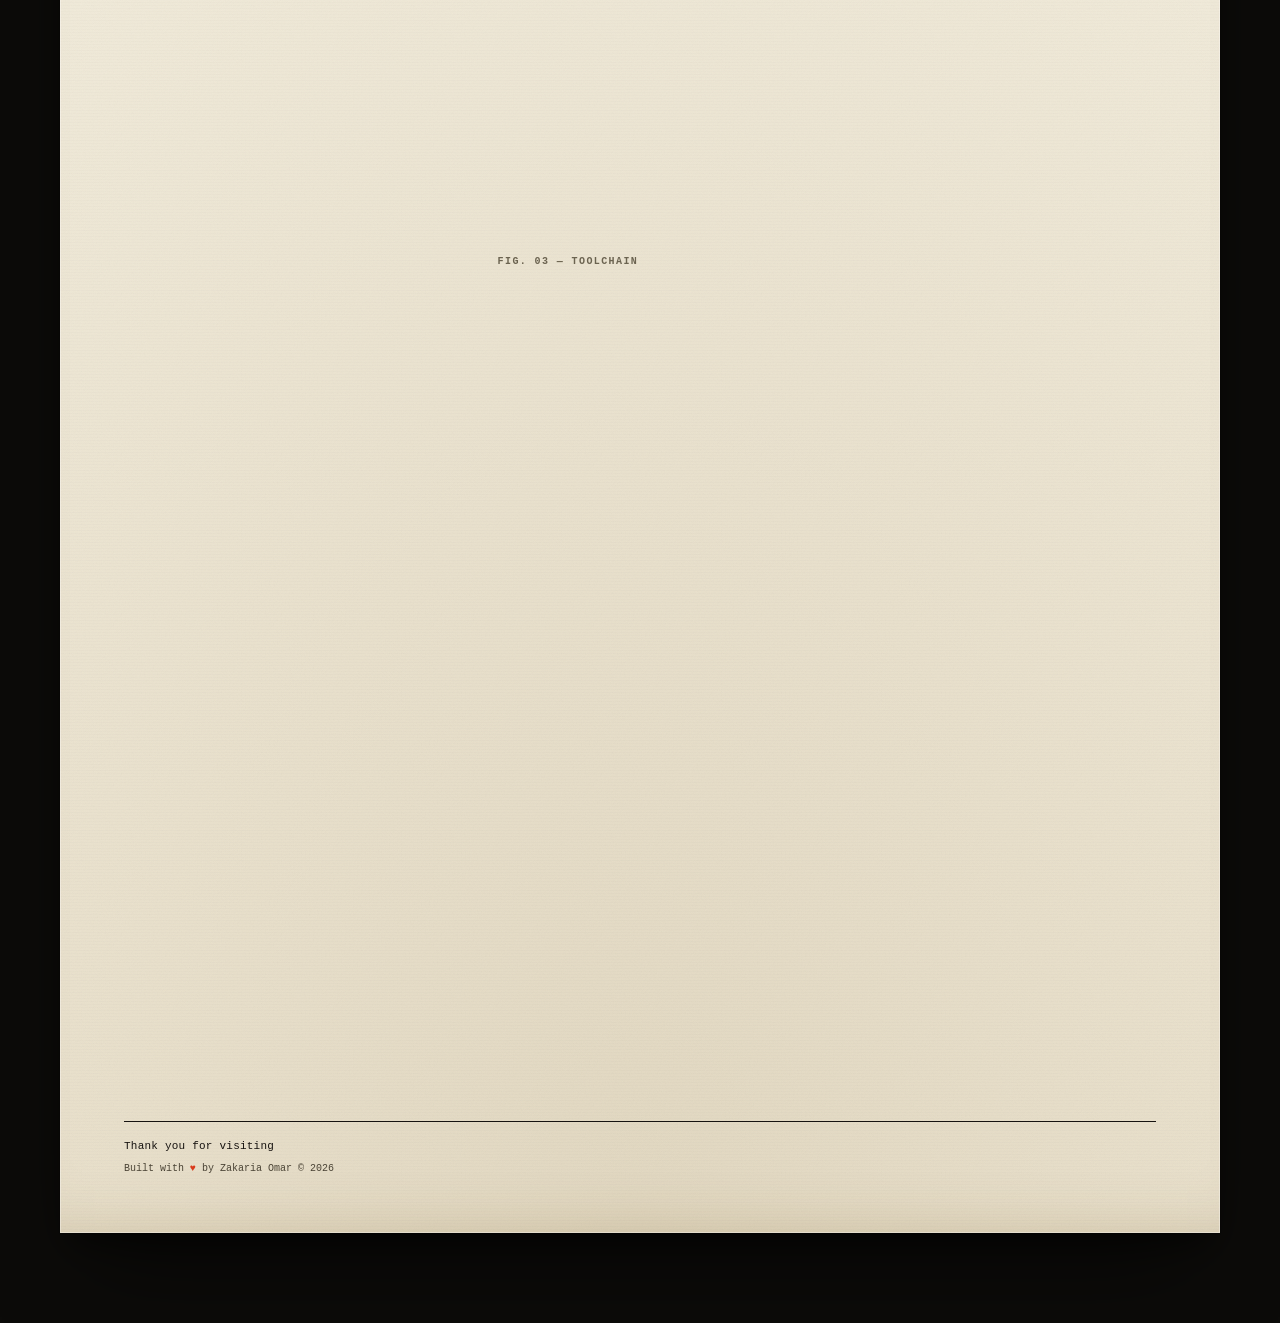
==== commit 2b6efe37: "perf(3d): render each model in its own slot canvas and stop drawing while scrolling" ====
--- a/index.html
+++ b/index.html
@@ -10,7 +10,7 @@
     content="Portfolio of Zakaria Omar - Full-Stack Developer, AI Enthusiast, and Blockchain Builder." />
   <link rel="icon"
     href="data:image/svg+xml,%3Csvg xmlns='http://www.w3.org/2000/svg' viewBox='0 0 32 32'%3E%3Crect width='32' height='32' fill='%23f4efe1'/%3E%3Cpath d='M9 4h14v24l-3.5-2.5L16 28l-3.5-2.5L9 28z' fill='%23171310'/%3E%3C/svg%3E" />
-  <link rel="stylesheet" href="style.css?v=29" />
+  <link rel="stylesheet" href="style.css?v=30" />
   <script type="importmap">
     {
       "imports": {
@@ -392,9 +392,9 @@
     </footer>
   </main>
 
-  <script src="script.js?v=5" defer></script>
-  <script type="module" src="plate.js?v=19"></script>
-  <script type="module" src="props.js?v=13"></script>
+  <script src="script.js?v=6" defer></script>
+  <script type="module" src="plate.js?v=20"></script>
+  <script type="module" src="props.js?v=17"></script>
 </body>
 
 </html>
--- a/style.css
+++ b/style.css
@@ -1281,21 +1281,6 @@
 /* ------------------------------------------------------------- 3d props */
 /* Spot illustrations: riso-printed objects rendered against the paper. The
    slots only exist once WebGL has taken over, so nothing shifts without JS. */
-.props-canvas {
-  position: fixed;
-  inset: 0;
-  z-index: 2;
-  width: 100%;
-  height: 100%;
-  pointer-events: none;
-  opacity: 0;
-  transition: opacity 0.6s ease;
-}
-
-.props-canvas.is-ready {
-  opacity: 1;
-}
-
 .prop {
   display: none;
 }
@@ -1314,6 +1299,14 @@
 .has-props .prop:active,
 .prop.is-dragging {
   cursor: grabbing;
+}
+
+.prop-canvas {
+  position: absolute;
+  inset: 0;
+  display: block;
+  width: 100%;
+  height: 100%;
 }
 
 .has-props .prop::after {
@@ -1477,7 +1470,6 @@
   }
 
   .plate-canvas,
-  .props-canvas,
   .prop {
     display: none;
   }
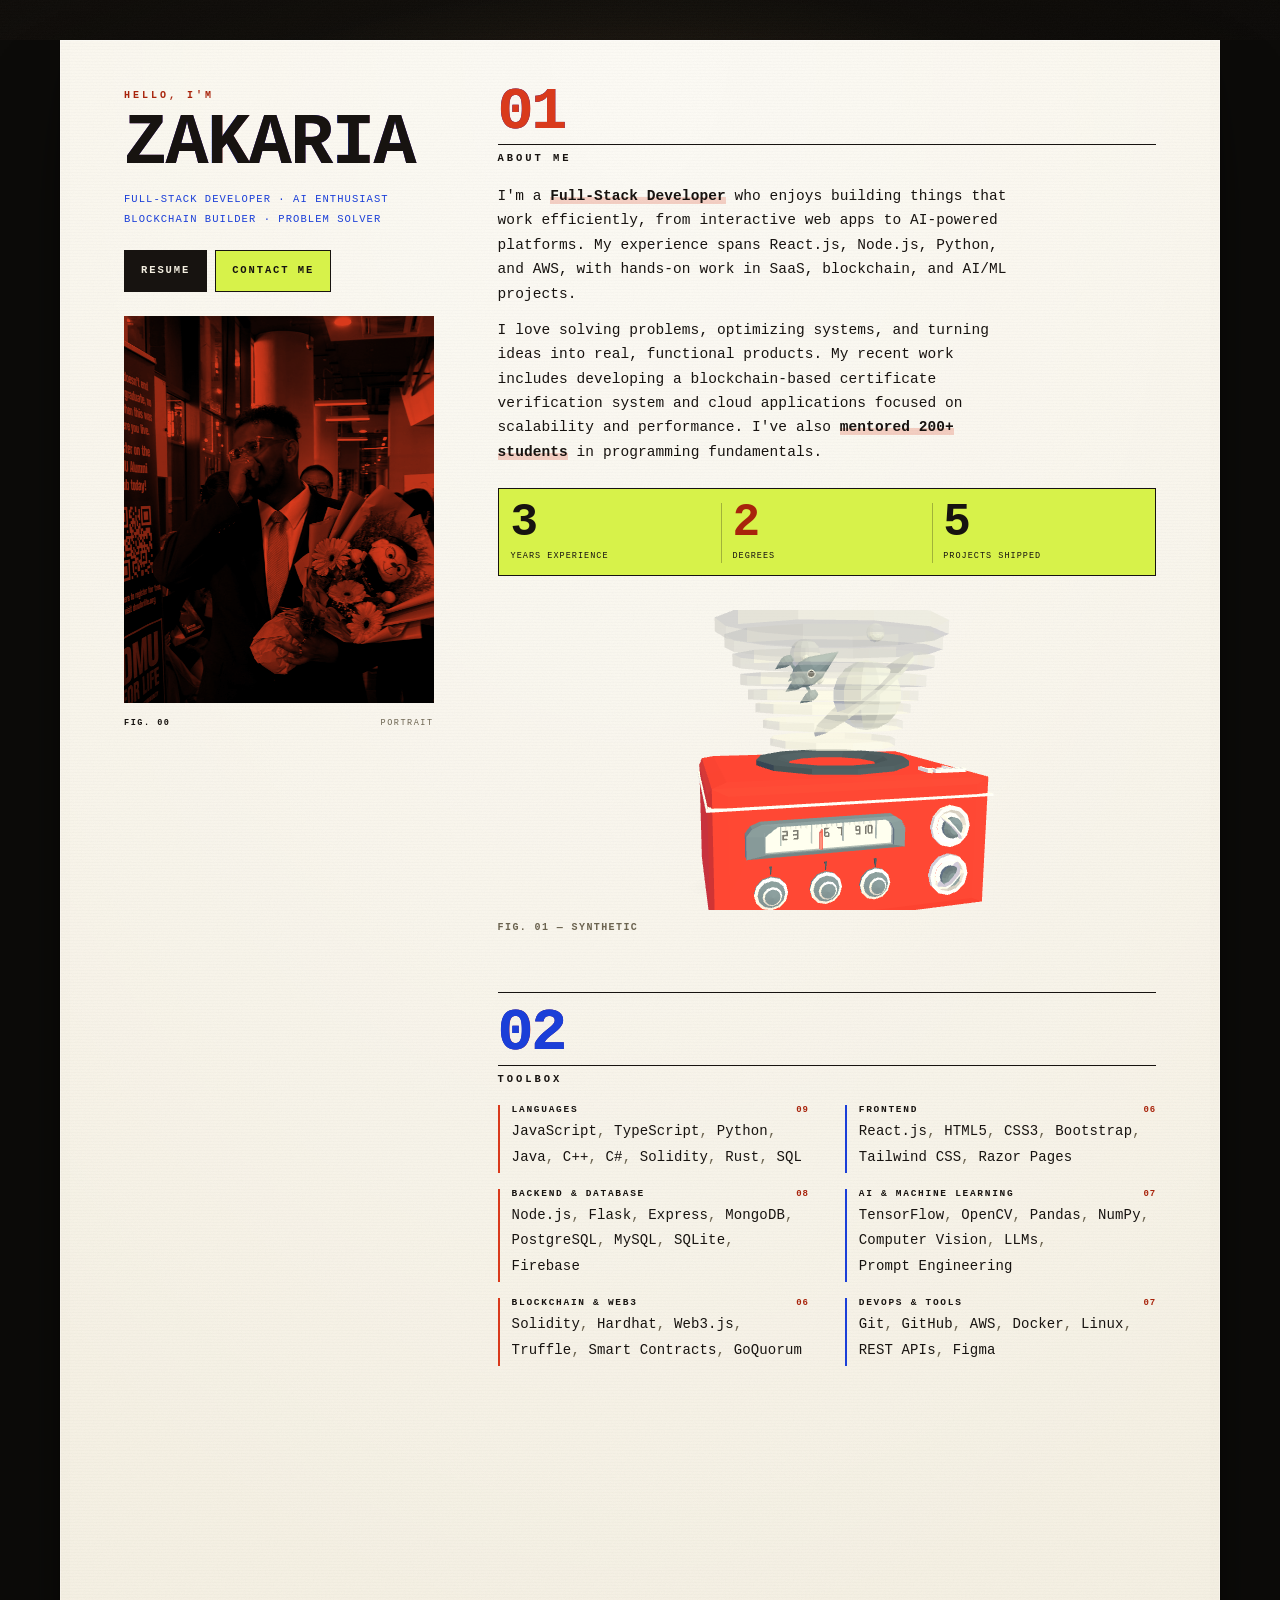
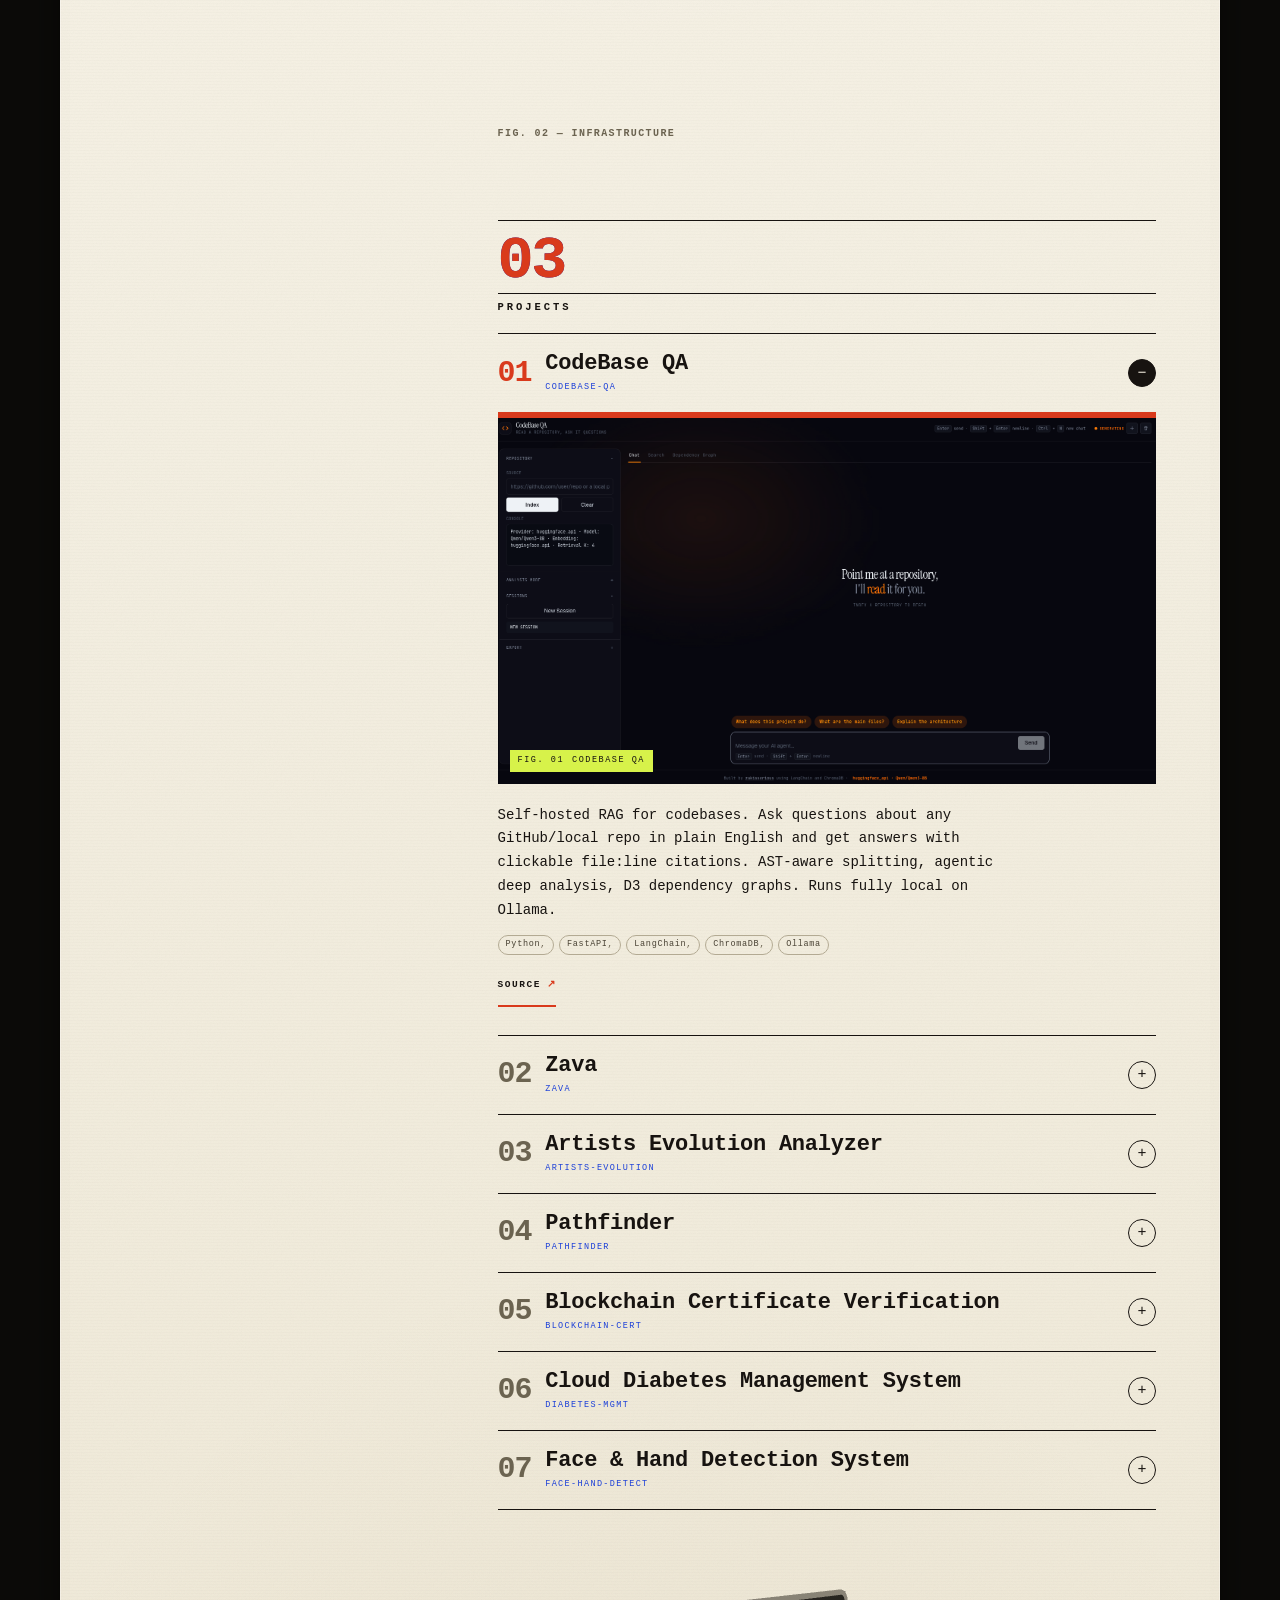
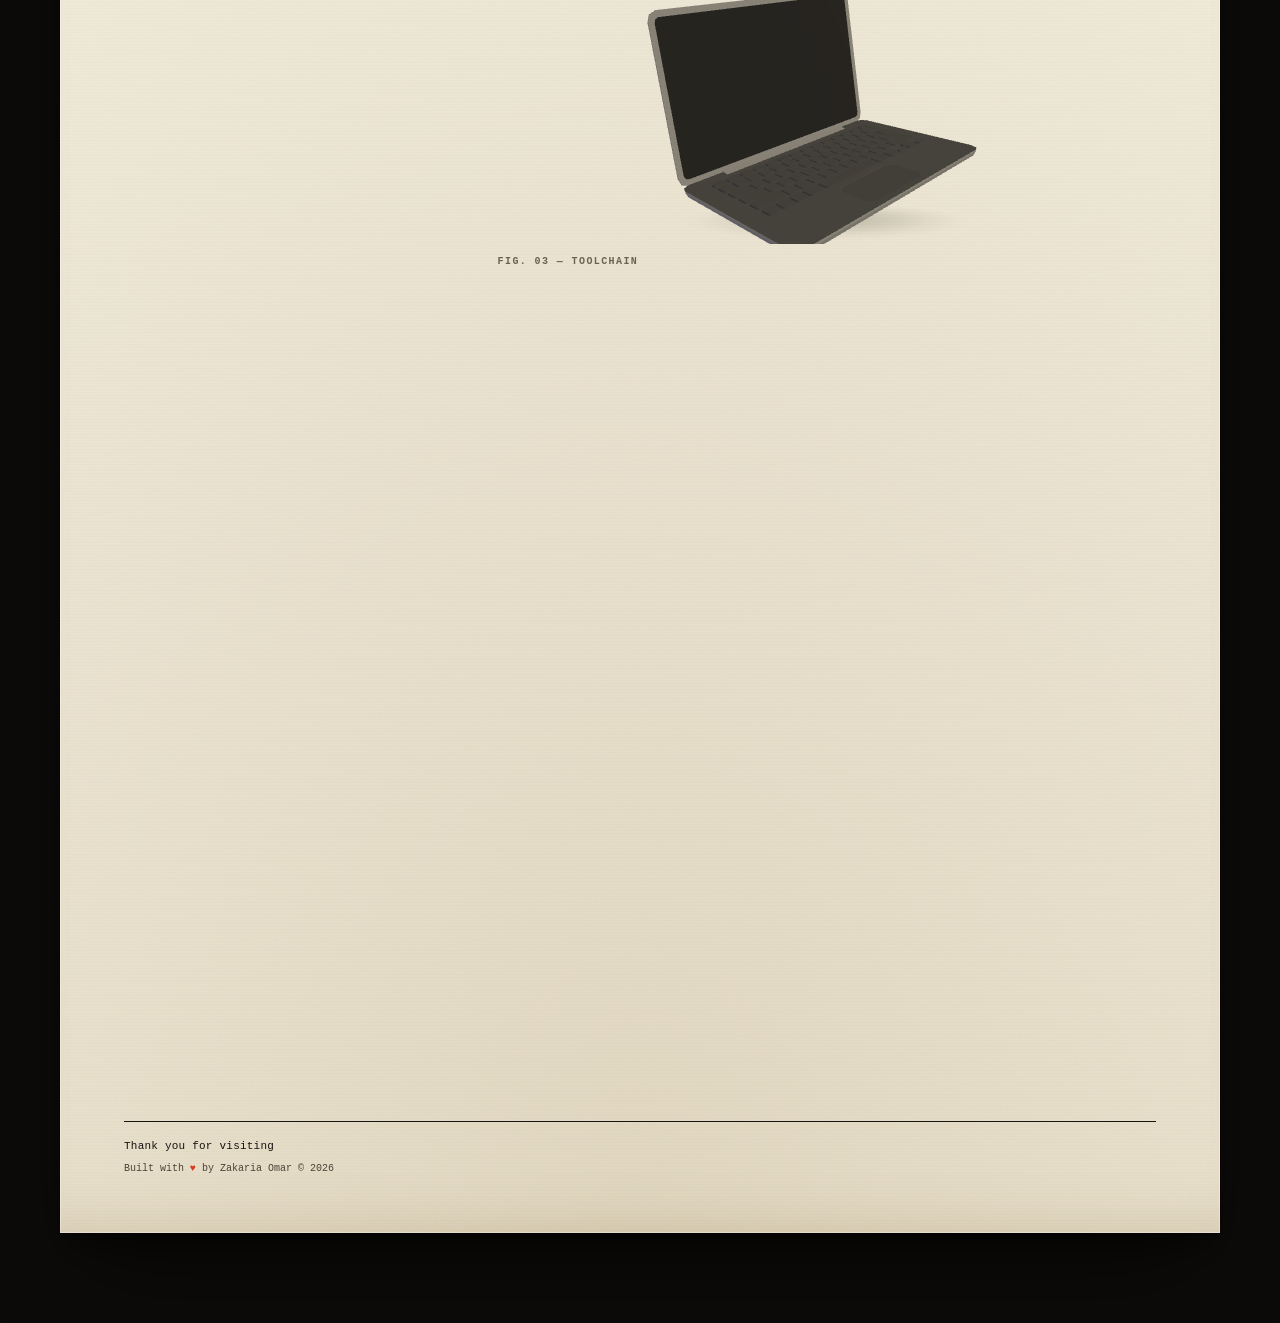
==== commit ae9e6b50: "perf(3d): full-rate model animation, drop the scroll freeze" ====
--- a/index.html
+++ b/index.html
@@ -393,8 +393,8 @@
   </main>
 
   <script src="script.js?v=6" defer></script>
-  <script type="module" src="plate.js?v=20"></script>
-  <script type="module" src="props.js?v=17"></script>
+  <script type="module" src="plate.js?v=21"></script>
+  <script type="module" src="props.js?v=19"></script>
 </body>
 
 </html>
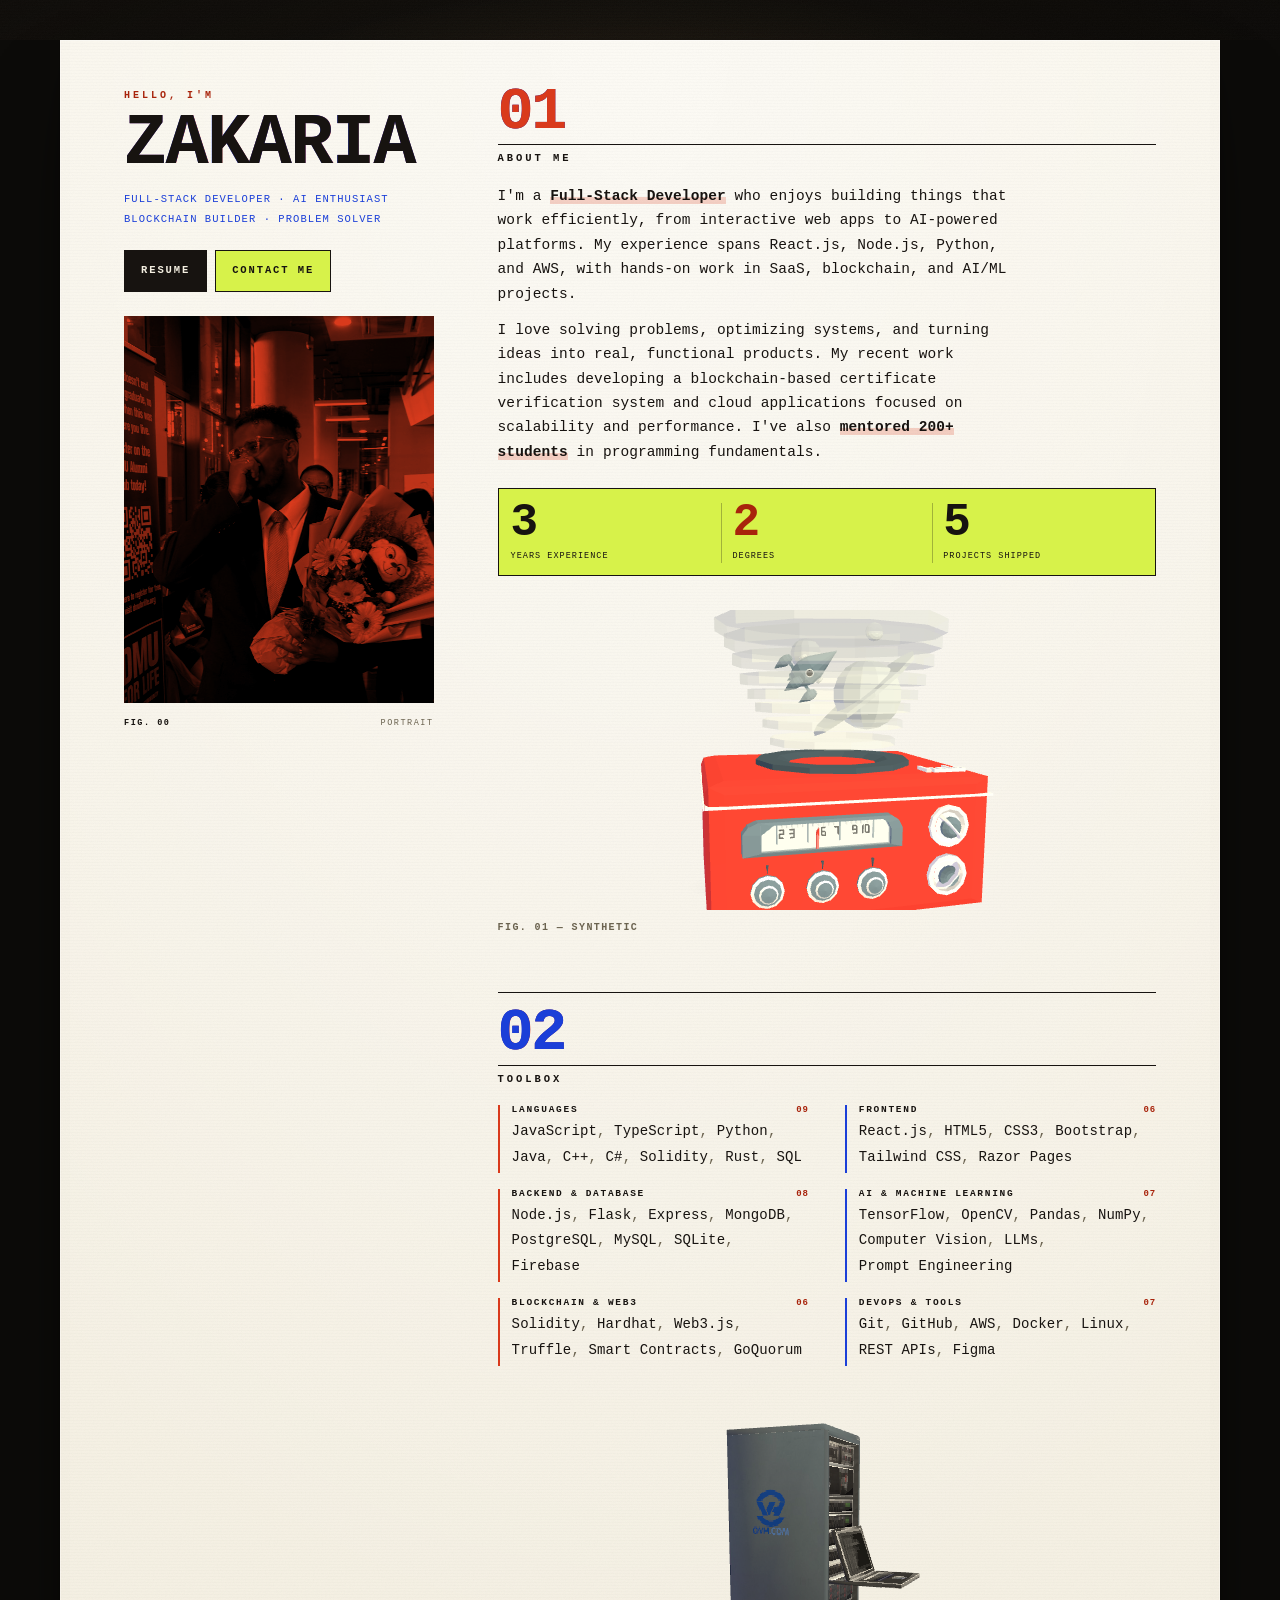
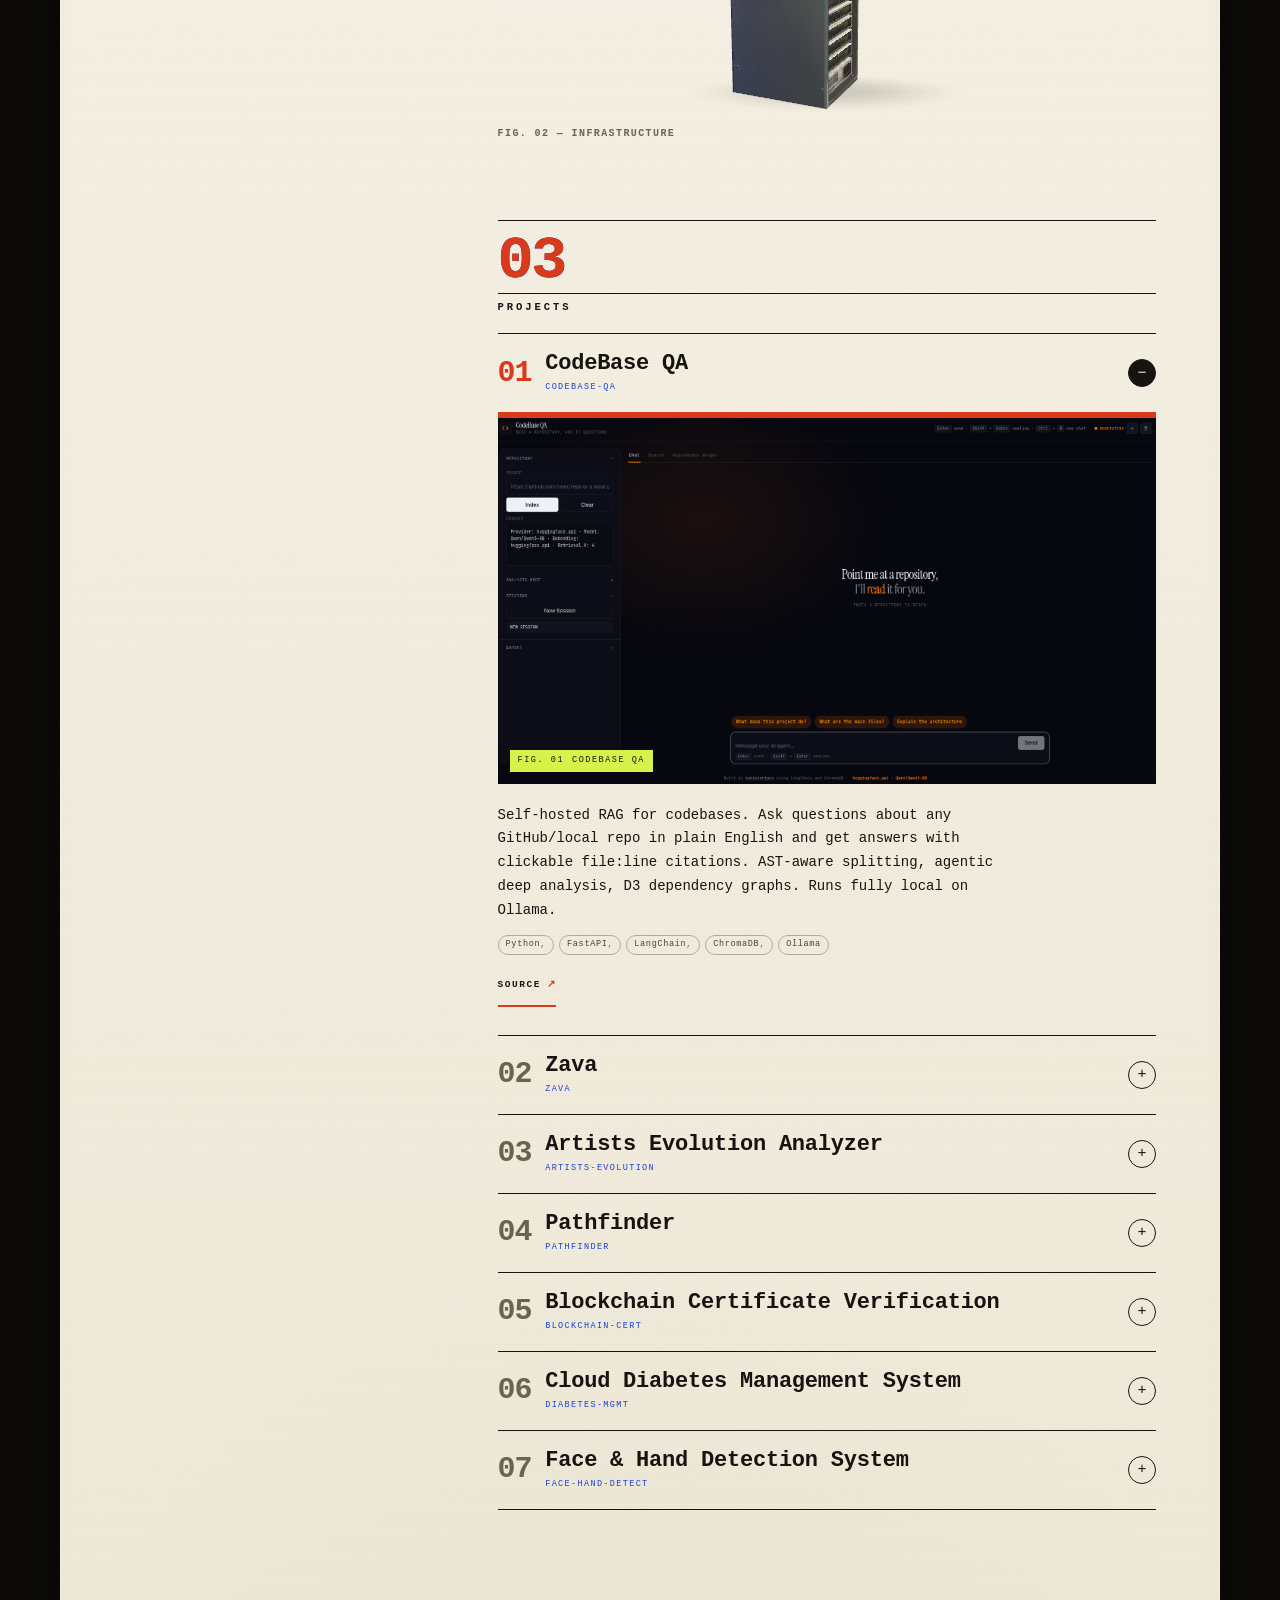
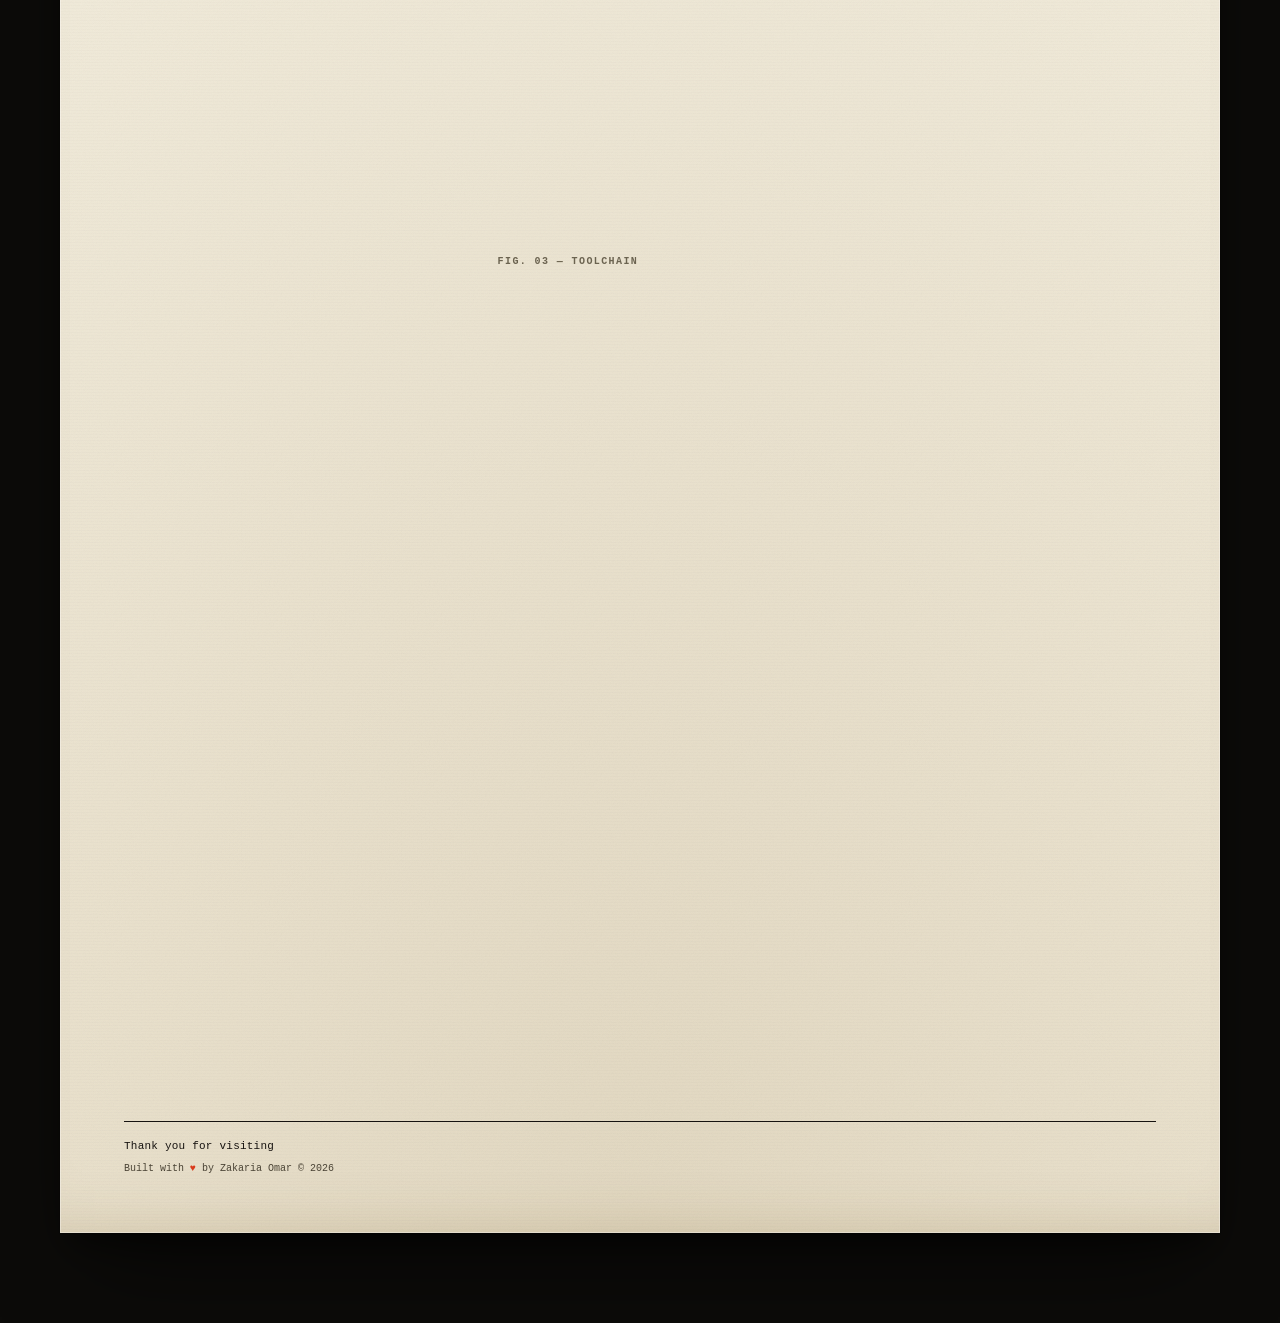
==== commit 4977baaa: "fix(3d): antialias on, render models at full device pixel ratio on phones" ====
--- a/index.html
+++ b/index.html
@@ -393,8 +393,8 @@
   </main>
 
   <script src="script.js?v=6" defer></script>
-  <script type="module" src="plate.js?v=21"></script>
-  <script type="module" src="props.js?v=19"></script>
+  <script type="module" src="plate.js?v=22"></script>
+  <script type="module" src="props.js?v=20"></script>
 </body>
 
 </html>
